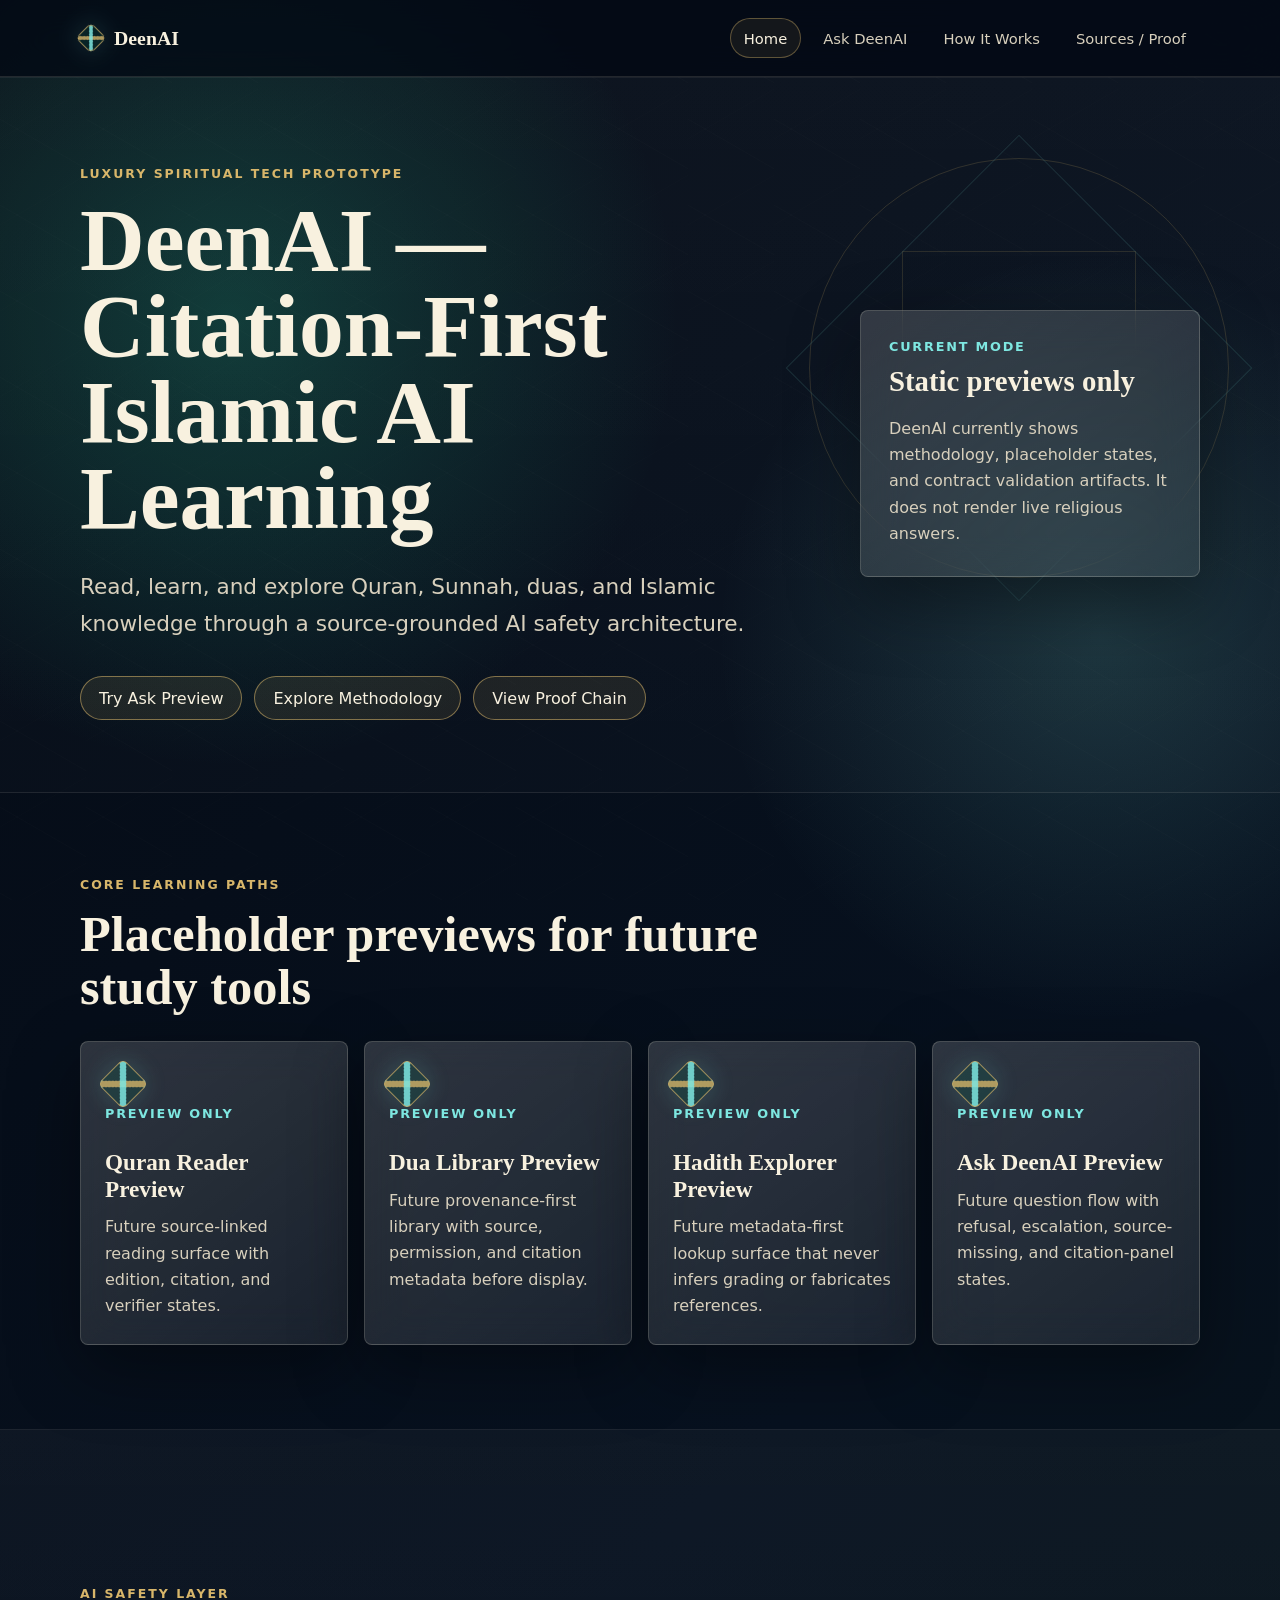
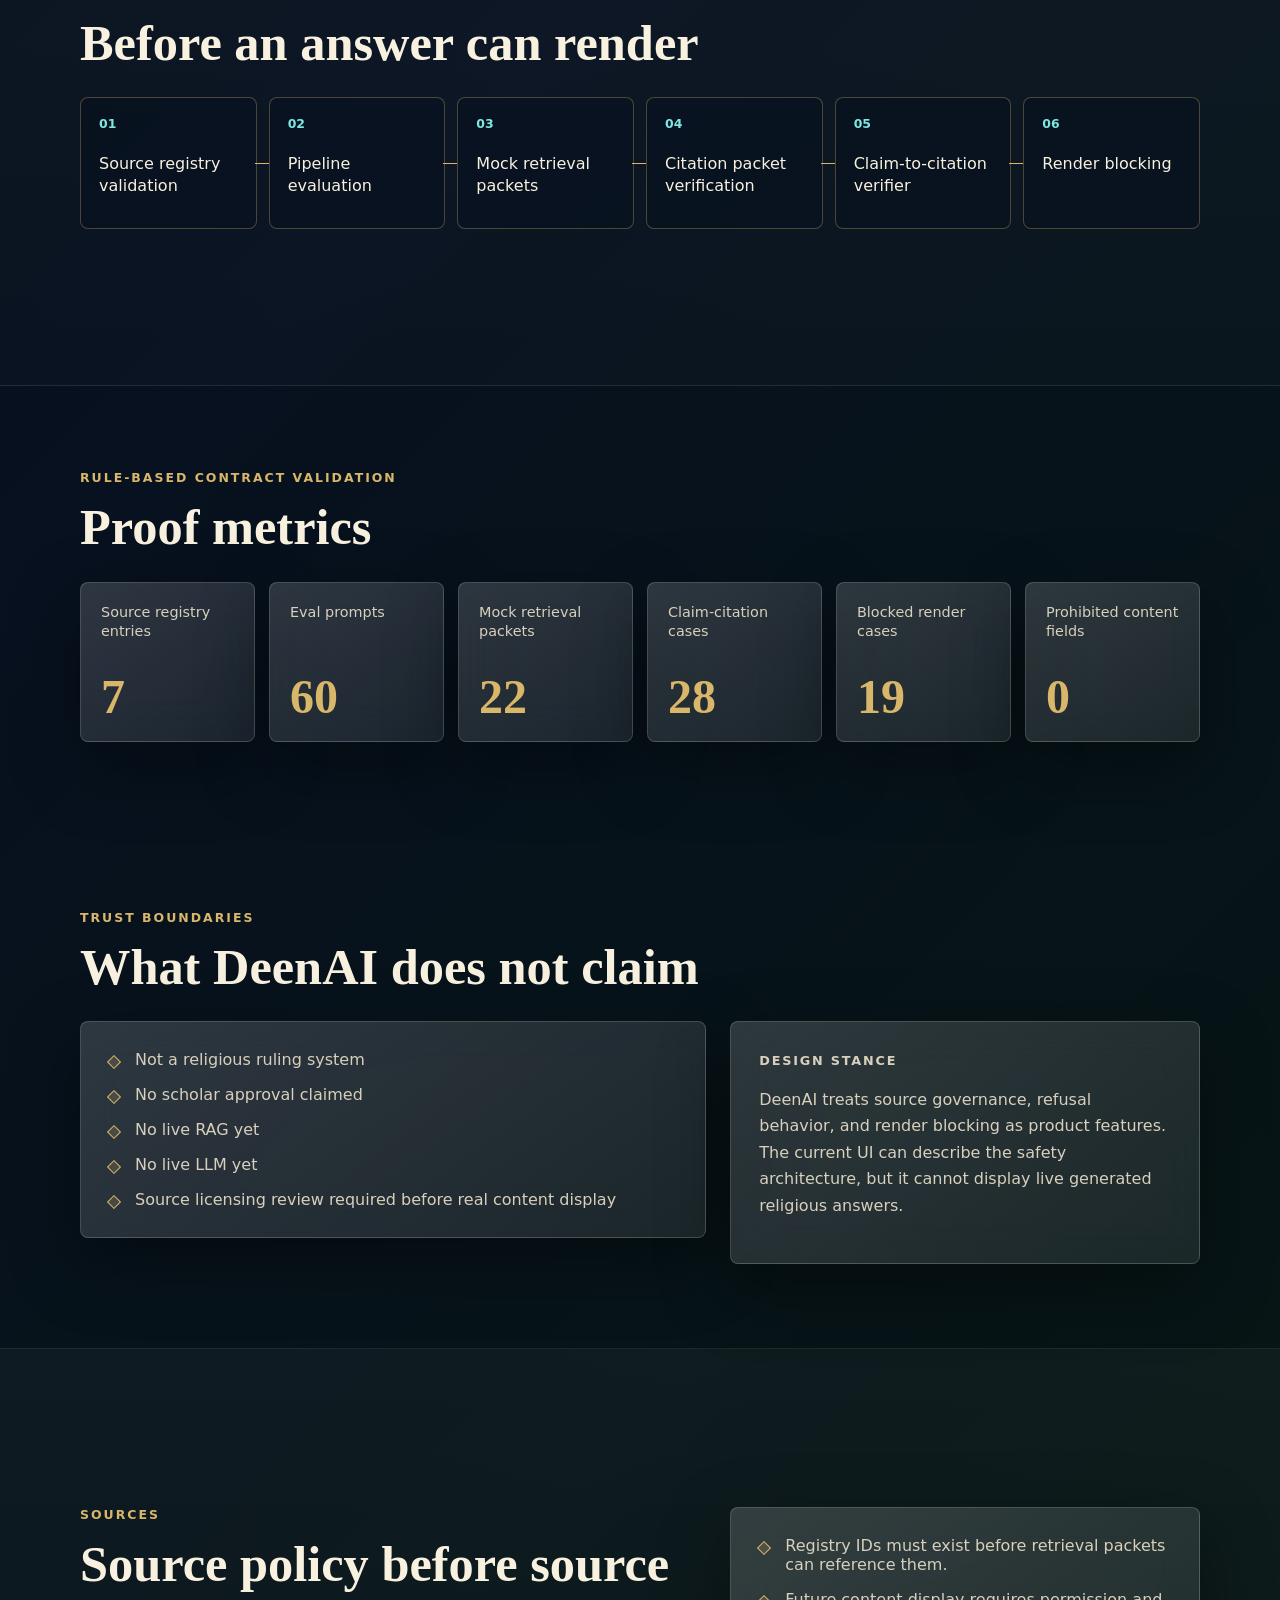
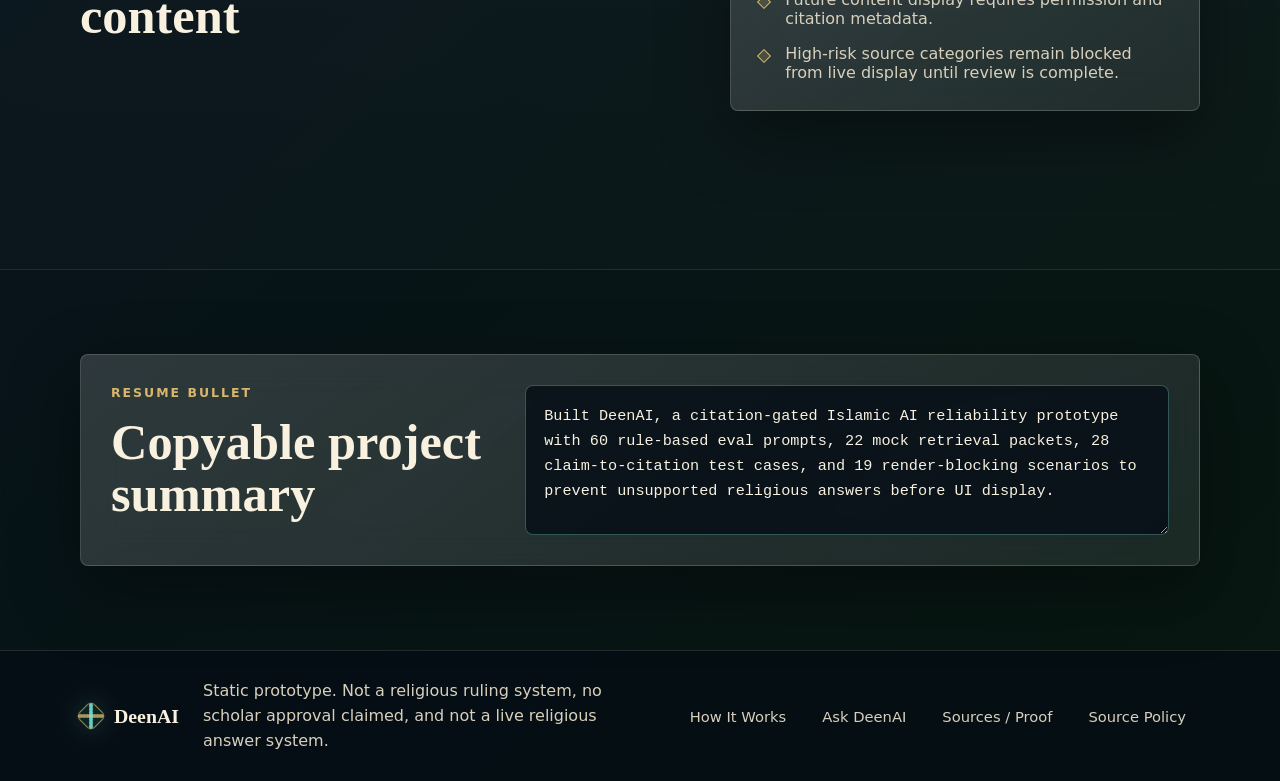
==== index.html @ 28187298 "feat: add DeenAI static proof MVP with citation-gated validation" ====
<!doctype html>
<html lang="en">
  <head>
    <meta charset="utf-8" />
    <meta name="viewport" content="width=device-width, initial-scale=1" />
    <title>DeenAI | Citation-First Islamic AI Learning</title>
    <meta
      name="description"
      content="DeenAI is a static citation-first Islamic AI learning prototype with a pre-UI safety proof chain."
    />
    <link rel="stylesheet" href="styles.css" />
  </head>
  <body>
    <header class="site-header">
      <nav class="shell nav-shell" aria-label="Primary navigation">
        <a class="brand" href="index.html" aria-label="DeenAI home">
          <span class="brand-mark" aria-hidden="true"></span>
          <span>DeenAI</span>
        </a>
        <div class="nav-links">
          <a class="active" href="index.html">Home</a>
          <a href="ask.html">Ask DeenAI</a>
          <a href="how-it-works.html">How It Works</a>
          <a href="sources.html">Sources / Proof</a>
        </div>
      </nav>
    </header>

    <main>
      <section class="home-hero section-band">
        <div class="geometric-orbit" aria-hidden="true"></div>
        <div class="shell hero-grid">
          <div class="hero-copy">
            <p class="eyebrow">Luxury spiritual tech prototype</p>
            <h1>DeenAI — Citation-First Islamic AI Learning</h1>
            <p class="subtitle">
              Read, learn, and explore Quran, Sunnah, duas, and Islamic knowledge through a source-grounded AI safety architecture.
            </p>
            <div class="hero-actions" aria-label="Homepage actions">
              <a href="ask.html">Try Ask Preview</a>
              <a href="how-it-works.html">Explore Methodology</a>
              <a href="sources.html#proof">View Proof Chain</a>
            </div>
          </div>
          <aside class="hero-panel glass" aria-label="Prototype status">
            <p class="panel-label">Current mode</p>
            <strong>Static previews only</strong>
            <span>
              DeenAI currently shows methodology, placeholder states, and contract validation artifacts. It does not render live religious answers.
            </span>
          </aside>
        </div>
      </section>

      <section class="shell learning-section" aria-labelledby="learning-title">
        <div class="section-heading">
          <p class="eyebrow">Core Learning Paths</p>
          <h2 id="learning-title">Placeholder previews for future study tools</h2>
        </div>
        <div class="preview-grid">
          <article class="preview-card glass">
            <span class="preview-icon" aria-hidden="true"></span>
            <p class="panel-label">Preview only</p>
            <h3>Quran Reader Preview</h3>
            <p>Future source-linked reading surface with edition, citation, and verifier states.</p>
          </article>
          <article class="preview-card glass">
            <span class="preview-icon" aria-hidden="true"></span>
            <p class="panel-label">Preview only</p>
            <h3>Dua Library Preview</h3>
            <p>Future provenance-first library with source, permission, and citation metadata before display.</p>
          </article>
          <article class="preview-card glass">
            <span class="preview-icon" aria-hidden="true"></span>
            <p class="panel-label">Preview only</p>
            <h3>Hadith Explorer Preview</h3>
            <p>Future metadata-first lookup surface that never infers grading or fabricates references.</p>
          </article>
          <article class="preview-card glass">
            <span class="preview-icon" aria-hidden="true"></span>
            <p class="panel-label">Preview only</p>
            <h3>Ask DeenAI Preview</h3>
            <p>Future question flow with refusal, escalation, source-missing, and citation-panel states.</p>
          </article>
        </div>
      </section>

      <section class="section-band chain-section" aria-labelledby="safety-title">
        <div class="shell">
          <div class="section-heading">
            <p class="eyebrow">AI Safety Layer</p>
            <h2 id="safety-title">Before an answer can render</h2>
          </div>
          <ol class="chain safety-chain" aria-label="AI safety layer">
            <li>Source registry validation</li>
            <li>Pipeline evaluation</li>
            <li>Mock retrieval packets</li>
            <li>Citation packet verification</li>
            <li>Claim-to-citation verifier</li>
            <li>Render blocking</li>
          </ol>
        </div>
      </section>

      <section id="proof" class="shell metrics-section" aria-labelledby="proof-title">
        <div class="section-heading">
          <p class="eyebrow">Rule-Based Contract Validation</p>
          <h2 id="proof-title">Proof metrics</h2>
        </div>
        <div class="metric-grid">
          <article class="metric-card glass">
            <span>Source registry entries</span>
            <strong>7</strong>
          </article>
          <article class="metric-card glass">
            <span>Eval prompts</span>
            <strong>60</strong>
          </article>
          <article class="metric-card glass">
            <span>Mock retrieval packets</span>
            <strong>22</strong>
          </article>
          <article class="metric-card glass">
            <span>Claim-citation cases</span>
            <strong>28</strong>
          </article>
          <article class="metric-card glass">
            <span>Blocked render cases</span>
            <strong>19</strong>
          </article>
          <article class="metric-card glass">
            <span>Prohibited content fields</span>
            <strong>0</strong>
          </article>
        </div>
      </section>

      <section class="shell split-section" aria-labelledby="trust-title">
        <div class="section-heading">
          <p class="eyebrow">Trust Boundaries</p>
          <h2 id="trust-title">What DeenAI does not claim</h2>
        </div>
        <div class="two-column">
          <div class="glass list-panel">
            <ul class="check-list">
              <li>Not a religious ruling system</li>
              <li>No scholar approval claimed</li>
              <li>No live RAG yet</li>
              <li>No live LLM yet</li>
              <li>Source licensing review required before real content display</li>
            </ul>
          </div>
          <div class="glass method-panel">
            <p class="panel-label">Design stance</p>
            <p>
              DeenAI treats source governance, refusal behavior, and render blocking as product features. The current UI can describe the safety architecture, but it cannot display live generated religious answers.
            </p>
          </div>
        </div>
      </section>

      <section id="sources" class="section-band limitations-section" aria-labelledby="sources-title">
        <div class="shell two-column">
          <div>
            <p class="eyebrow">Sources</p>
            <h2 id="sources-title">Source policy before source content</h2>
          </div>
          <div class="glass list-panel">
            <ul class="muted-list">
              <li>Registry IDs must exist before retrieval packets can reference them.</li>
              <li>Future content display requires permission and citation metadata.</li>
              <li>High-risk source categories remain blocked from live display until review is complete.</li>
            </ul>
          </div>
        </div>
      </section>

      <section class="shell resume-section" aria-labelledby="resume-title">
        <div class="resume-card glass">
          <div>
            <p class="eyebrow">Resume Bullet</p>
            <h2 id="resume-title">Copyable project summary</h2>
          </div>
          <label for="homepage-resume-bullet" class="sr-only">Copyable resume bullet</label>
          <textarea id="homepage-resume-bullet" readonly>Built DeenAI, a citation-gated Islamic AI reliability prototype with 60 rule-based eval prompts, 22 mock retrieval packets, 28 claim-to-citation test cases, and 19 render-blocking scenarios to prevent unsupported religious answers before UI display.</textarea>
        </div>
      </section>
    </main>

    <footer class="site-footer">
      <div class="shell footer-grid">
        <a class="brand" href="index.html" aria-label="DeenAI home">
          <span class="brand-mark" aria-hidden="true"></span>
          <span>DeenAI</span>
        </a>
        <p>
          Static prototype. Not a religious ruling system, no scholar approval claimed, and not a live religious answer system.
        </p>
        <div class="footer-links">
          <a href="how-it-works.html">How It Works</a>
          <a href="ask.html">Ask DeenAI</a>
          <a href="sources.html">Sources / Proof</a>
          <a href="docs/DEENAI_SOURCE_POLICY.md">Source Policy</a>
        </div>
      </div>
    </footer>
  </body>
</html>
---- styles.css ----
:root {
  color-scheme: dark;
  --midnight: #07111f;
  --navy: #0b1f34;
  --emerald: #0f5f4b;
  --emerald-soft: #1da781;
  --ivory: #f8f1df;
  --ivory-muted: #d8d0bd;
  --gold: #d8b66a;
  --cyan: #7ee7e1;
  --glass: rgba(255, 255, 255, 0.075);
  --glass-strong: rgba(255, 255, 255, 0.12);
  --line: rgba(248, 241, 223, 0.18);
  --shadow: 0 24px 70px rgba(0, 0, 0, 0.38);
}

* {
  box-sizing: border-box;
}

html {
  scroll-behavior: smooth;
}

body {
  margin: 0;
  min-width: 320px;
  color: var(--ivory);
  background:
    radial-gradient(circle at 18% 8%, rgba(29, 167, 129, 0.28), transparent 28rem),
    radial-gradient(circle at 86% 16%, rgba(126, 231, 225, 0.16), transparent 24rem),
    linear-gradient(135deg, #050b15 0%, var(--midnight) 42%, #071710 100%);
  font-family: Inter, ui-sans-serif, system-ui, -apple-system, BlinkMacSystemFont, "Segoe UI", sans-serif;
}

body::before {
  position: fixed;
  inset: 0;
  z-index: -1;
  pointer-events: none;
  content: "";
  opacity: 0.08;
  background-image:
    linear-gradient(30deg, transparent 38%, rgba(248, 241, 223, 0.22) 39%, transparent 40%),
    linear-gradient(150deg, transparent 38%, rgba(248, 241, 223, 0.16) 39%, transparent 40%);
  background-size: 86px 86px;
}

a {
  color: inherit;
  text-decoration: none;
}

.site-header {
  position: sticky;
  top: 0;
  z-index: 20;
  border-bottom: 1px solid rgba(248, 241, 223, 0.12);
  background: rgba(5, 11, 21, 0.72);
  backdrop-filter: blur(22px);
}

.nav-shell {
  min-height: 76px;
  display: flex;
  align-items: center;
  justify-content: space-between;
  gap: 24px;
}

.brand {
  display: inline-flex;
  align-items: center;
  gap: 12px;
  color: var(--ivory);
  font-family: Georgia, "Times New Roman", serif;
  font-size: 1.24rem;
  font-weight: 700;
}

.brand-mark,
.preview-icon {
  display: inline-block;
  width: 28px;
  aspect-ratio: 1;
  border: 1px solid rgba(216, 182, 106, 0.68);
  border-radius: 6px;
  background:
    linear-gradient(45deg, transparent 43%, rgba(126, 231, 225, 0.85) 44%, rgba(126, 231, 225, 0.85) 56%, transparent 57%),
    linear-gradient(135deg, transparent 43%, rgba(216, 182, 106, 0.78) 44%, rgba(216, 182, 106, 0.78) 56%, transparent 57%),
    rgba(15, 95, 75, 0.28);
  box-shadow: 0 0 24px rgba(126, 231, 225, 0.18);
  transform: rotate(45deg);
}

.brand-mark {
  width: 22px;
}

.nav-links,
.footer-links {
  display: flex;
  align-items: center;
  flex-wrap: wrap;
  gap: 8px;
}

.nav-links a,
.footer-links a {
  min-height: 40px;
  display: inline-flex;
  align-items: center;
  border: 1px solid transparent;
  border-radius: 999px;
  padding: 0 13px;
  color: var(--ivory-muted);
  font-size: 0.92rem;
}

.nav-links a:hover,
.nav-links a.active,
.footer-links a:hover {
  border-color: rgba(216, 182, 106, 0.38);
  color: var(--ivory);
  background: rgba(216, 182, 106, 0.08);
}

.shell {
  width: min(1120px, calc(100% - 40px));
  margin-inline: auto;
}

.section-band {
  position: relative;
  overflow: hidden;
  border-block: 1px solid rgba(248, 241, 223, 0.08);
  background: linear-gradient(180deg, rgba(255, 255, 255, 0.035), rgba(255, 255, 255, 0.015));
}

.glass {
  border: 1px solid var(--line);
  border-radius: 8px;
  background:
    linear-gradient(145deg, rgba(255, 255, 255, 0.12), rgba(255, 255, 255, 0.045)),
    rgba(255, 255, 255, 0.045);
  box-shadow: var(--shadow);
  backdrop-filter: blur(20px);
}

.hero,
.home-hero {
  min-height: 680px;
  display: flex;
  align-items: center;
  padding: 88px 0 72px;
}

.hero-grid {
  position: relative;
  z-index: 1;
  display: grid;
  grid-template-columns: minmax(0, 1fr) 340px;
  gap: 48px;
  align-items: center;
}

.hero-copy {
  max-width: 790px;
}

.eyebrow {
  margin: 0 0 16px;
  color: var(--gold);
  font-size: 0.78rem;
  font-weight: 800;
  letter-spacing: 0.16em;
  text-transform: uppercase;
}

h1,
h2 {
  margin: 0;
  font-family: Georgia, "Times New Roman", serif;
  font-weight: 600;
  letter-spacing: 0;
}

h1 {
  max-width: 820px;
  font-size: clamp(3rem, 7vw, 5.8rem);
  line-height: 0.96;
}

h2 {
  font-size: clamp(2rem, 4vw, 3.15rem);
  line-height: 1.04;
}

.subtitle {
  max-width: 700px;
  margin: 28px 0 0;
  color: var(--ivory-muted);
  font-size: clamp(1.1rem, 2vw, 1.35rem);
  line-height: 1.7;
}

.hero-actions {
  display: flex;
  flex-wrap: wrap;
  gap: 12px;
  margin-top: 34px;
}

.hero-actions a {
  min-height: 44px;
  display: inline-flex;
  align-items: center;
  justify-content: center;
  border: 1px solid rgba(216, 182, 106, 0.54);
  border-radius: 999px;
  padding: 0 18px;
  color: var(--ivory);
  background: rgba(216, 182, 106, 0.1);
}

.hero-actions a:hover,
.artifact-card:hover {
  border-color: rgba(126, 231, 225, 0.72);
  box-shadow: 0 0 34px rgba(126, 231, 225, 0.16);
}

.hero-panel {
  padding: 28px;
}

.hero-panel strong {
  display: block;
  margin-bottom: 18px;
  font-family: Georgia, "Times New Roman", serif;
  font-size: 1.8rem;
  line-height: 1.1;
}

.hero-panel span,
.method-panel p,
.artifact-card small {
  color: var(--ivory-muted);
  line-height: 1.65;
}

.panel-label {
  margin: 0 0 12px;
  color: var(--cyan);
  font-size: 0.8rem;
  font-weight: 800;
  letter-spacing: 0.14em;
  text-transform: uppercase;
}

.geometric-orbit {
  position: absolute;
  right: min(4vw, 60px);
  top: 80px;
  width: 420px;
  aspect-ratio: 1;
  border: 1px solid rgba(216, 182, 106, 0.32);
  border-radius: 50%;
  opacity: 0.55;
}

.geometric-orbit::before,
.geometric-orbit::after {
  position: absolute;
  inset: 44px;
  content: "";
  border: 1px solid rgba(126, 231, 225, 0.24);
  transform: rotate(45deg);
}

.geometric-orbit::after {
  inset: 92px;
  border-color: rgba(216, 182, 106, 0.28);
  transform: rotate(0deg);
}

.metrics-section,
.learning-section,
.split-section,
.resume-section,
.shell:not(.hero-grid) {
  padding-block: 84px;
}

.section-heading {
  max-width: 760px;
  margin-bottom: 28px;
}

.metric-grid {
  display: grid;
  grid-template-columns: repeat(6, minmax(0, 1fr));
  gap: 14px;
}

.metric-card {
  min-height: 150px;
  padding: 20px;
}

.metric-card span {
  display: block;
  min-height: 44px;
  color: var(--ivory-muted);
  font-size: 0.9rem;
  line-height: 1.35;
}

.metric-card strong {
  display: block;
  margin-top: 26px;
  color: var(--gold);
  font-family: Georgia, "Times New Roman", serif;
  font-size: 3rem;
  line-height: 1;
}

.preview-grid {
  display: grid;
  grid-template-columns: repeat(4, minmax(0, 1fr));
  gap: 16px;
}

.preview-card {
  min-height: 260px;
  padding: 24px;
}

.preview-card h3 {
  margin: 28px 0 12px;
  font-family: Georgia, "Times New Roman", serif;
  font-size: 1.45rem;
  line-height: 1.14;
}

.preview-card p:not(.panel-label) {
  margin: 0;
  color: var(--ivory-muted);
  line-height: 1.65;
}

.preview-icon {
  width: 36px;
}

.source-section,
.proof-section {
  padding-block: 84px;
}

.source-grid {
  display: grid;
  grid-template-columns: repeat(3, minmax(0, 1fr));
  gap: 16px;
}

.source-card {
  min-height: 230px;
  padding: 24px;
}

.source-card span {
  color: var(--cyan);
  font-size: 0.78rem;
  font-weight: 800;
  letter-spacing: 0.12em;
  text-transform: uppercase;
}

.source-card strong {
  display: block;
  margin: 16px 0 12px;
  font-family: Georgia, "Times New Roman", serif;
  font-size: 1.38rem;
  line-height: 1.16;
}

.source-card p {
  margin: 0;
  color: var(--ivory-muted);
  line-height: 1.65;
}

.proof-grid {
  grid-template-columns: repeat(3, minmax(0, 1fr));
}

.ask-section,
.state-section {
  padding-block: 84px;
}

.demo-input-panel {
  padding: 28px;
}

.demo-input-panel p {
  max-width: 780px;
  margin: 0 0 24px;
  color: var(--ivory-muted);
  line-height: 1.65;
}

.prompt-chip-grid {
  display: flex;
  flex-wrap: wrap;
  gap: 12px;
}

.prompt-chip {
  min-height: 42px;
  display: inline-flex;
  align-items: center;
  border: 1px solid rgba(126, 231, 225, 0.34);
  border-radius: 999px;
  padding: 0 16px;
  color: var(--ivory);
  background: rgba(126, 231, 225, 0.08);
  font-size: 0.92rem;
}

.state-grid {
  display: grid;
  grid-template-columns: repeat(2, minmax(0, 1fr));
  gap: 18px;
}

.state-card {
  display: flex;
  flex-direction: column;
  gap: 22px;
  min-height: 520px;
  padding: 26px;
}

.state-header {
  display: grid;
  gap: 16px;
}

.state-header h3 {
  margin: 0;
  font-family: Georgia, "Times New Roman", serif;
  font-size: 1.7rem;
  line-height: 1.12;
}

.status-badge {
  width: fit-content;
  min-height: 32px;
  display: inline-flex;
  align-items: center;
  border: 1px solid rgba(216, 182, 106, 0.36);
  border-radius: 999px;
  padding: 0 12px;
  font-size: 0.76rem;
  font-weight: 800;
  letter-spacing: 0.12em;
  text-transform: uppercase;
}

.status-allowed {
  color: #a9f4d7;
  background: rgba(29, 167, 129, 0.14);
}

.status-refused {
  color: #ffd6c7;
  background: rgba(216, 98, 70, 0.14);
}

.status-escalated {
  color: var(--gold);
  background: rgba(216, 182, 106, 0.13);
}

.status-missing {
  color: var(--cyan);
  background: rgba(126, 231, 225, 0.1);
}

.status-blocked {
  color: #f6d08a;
  background: rgba(216, 182, 106, 0.12);
}

.state-meta {
  display: grid;
  gap: 10px;
  margin: 0;
}

.state-meta div {
  display: grid;
  grid-template-columns: 150px minmax(0, 1fr);
  gap: 16px;
  border-bottom: 1px solid rgba(248, 241, 223, 0.1);
  padding-bottom: 10px;
}

.state-meta dt {
  color: var(--cyan);
  font-size: 0.78rem;
  font-weight: 800;
  letter-spacing: 0.1em;
  text-transform: uppercase;
}

.state-meta dd {
  margin: 0;
  color: var(--ivory-muted);
  line-height: 1.5;
}

.placeholder-box {
  margin-top: auto;
  border: 1px solid rgba(126, 231, 225, 0.28);
  border-radius: 8px;
  padding: 18px;
  background: rgba(5, 11, 21, 0.48);
}

.placeholder-box span {
  display: block;
  margin-bottom: 10px;
  color: var(--gold);
  font-size: 0.78rem;
  font-weight: 800;
  letter-spacing: 0.12em;
  text-transform: uppercase;
}

.placeholder-box p {
  margin: 0;
  color: var(--ivory-muted);
  line-height: 1.65;
}

.mini-chain {
  grid-template-columns: repeat(7, minmax(0, 1fr));
}

.ask-metric-grid {
  grid-template-columns: repeat(5, minmax(0, 1fr));
}

.chain-section {
  padding-block: 72px;
}

.chain {
  display: grid;
  grid-template-columns: repeat(6, minmax(0, 1fr));
  gap: 12px;
  padding: 0;
  margin: 0;
  list-style: none;
  counter-reset: chain;
}

.chain li {
  position: relative;
  min-height: 132px;
  padding: 18px;
  border: 1px solid rgba(216, 182, 106, 0.32);
  border-radius: 8px;
  background: rgba(7, 17, 31, 0.55);
  color: var(--ivory);
  line-height: 1.35;
}

.chain li::before {
  display: block;
  counter-increment: chain;
  content: "0" counter(chain);
  margin-bottom: 20px;
  color: var(--cyan);
  font-size: 0.78rem;
  font-weight: 800;
}

.chain li:not(:last-child)::after {
  position: absolute;
  top: 50%;
  right: -13px;
  z-index: 2;
  content: "";
  width: 14px;
  height: 1px;
  background: var(--gold);
}

.two-column {
  display: grid;
  grid-template-columns: minmax(0, 1fr) minmax(320px, 0.75fr);
  gap: 24px;
  align-items: start;
}

.list-panel,
.method-panel {
  padding: 28px;
}

.check-list,
.muted-list {
  display: grid;
  gap: 16px;
  padding: 0;
  margin: 0;
  list-style: none;
}

.check-list li,
.muted-list li {
  position: relative;
  padding-left: 26px;
  color: var(--ivory-muted);
}

.check-list li::before,
.muted-list li::before {
  position: absolute;
  left: 0;
  top: 0.42em;
  width: 8px;
  height: 8px;
  content: "";
  border: 1px solid var(--gold);
  background: rgba(216, 182, 106, 0.18);
  transform: rotate(45deg);
}

.artifact-grid {
  display: grid;
  grid-template-columns: repeat(4, minmax(0, 1fr));
  gap: 16px;
}

.artifact-card {
  min-height: 210px;
  display: flex;
  flex-direction: column;
  gap: 12px;
  padding: 22px;
  transition: border-color 180ms ease, box-shadow 180ms ease, transform 180ms ease;
}

.artifact-card:hover {
  transform: translateY(-2px);
}

.artifact-card span {
  color: var(--cyan);
  font-size: 0.78rem;
  font-weight: 800;
  letter-spacing: 0.12em;
  text-transform: uppercase;
}

.artifact-card strong {
  overflow-wrap: anywhere;
  color: var(--ivory);
  font-size: 1.05rem;
}

.limitations-section {
  padding-block: 74px;
}

.resume-card {
  display: grid;
  grid-template-columns: 0.6fr 1fr;
  gap: 28px;
  padding: 30px;
  align-items: stretch;
}

textarea {
  width: 100%;
  min-height: 150px;
  resize: vertical;
  border: 1px solid rgba(126, 231, 225, 0.32);
  border-radius: 8px;
  padding: 18px;
  color: var(--ivory);
  background: rgba(5, 11, 21, 0.74);
  font: 0.95rem/1.65 ui-monospace, SFMono-Regular, Menlo, Consolas, monospace;
}

.sr-only {
  position: absolute;
  width: 1px;
  height: 1px;
  overflow: hidden;
  clip: rect(0 0 0 0);
  white-space: nowrap;
}

.site-footer {
  border-top: 1px solid rgba(248, 241, 223, 0.12);
  padding: 28px 0;
  background: rgba(5, 11, 21, 0.64);
}

.footer-grid {
  display: grid;
  grid-template-columns: auto minmax(0, 1fr) auto;
  gap: 24px;
  align-items: center;
}

.footer-grid p {
  margin: 0;
  color: var(--ivory-muted);
  line-height: 1.55;
}

.site-header .shell,
.site-footer .shell {
  padding-block: 0;
}

@media (max-width: 980px) {
  .hero,
  .home-hero {
    min-height: auto;
  }

  .hero-grid,
  .two-column,
  .resume-card,
  .footer-grid {
    grid-template-columns: 1fr;
  }

  .metric-grid,
  .artifact-grid,
  .preview-grid,
  .source-grid,
  .state-grid {
    grid-template-columns: repeat(2, minmax(0, 1fr));
  }

  .chain {
    grid-template-columns: repeat(3, minmax(0, 1fr));
  }

  .chain li:nth-child(3)::after {
    display: none;
  }

  .mini-chain li:nth-child(6)::after {
    display: none;
  }
}

@media (max-width: 640px) {
  .shell {
    width: min(100% - 28px, 1120px);
  }

  .hero,
  .home-hero {
    padding-block: 58px;
  }

  h1 {
    font-size: clamp(2.45rem, 13vw, 3.4rem);
  }

  .subtitle {
    font-size: 1rem;
  }

  .metric-grid,
  .artifact-grid,
  .preview-grid,
  .source-grid,
  .state-grid,
  .chain {
    grid-template-columns: 1fr;
  }

  .state-meta div {
    grid-template-columns: 1fr;
    gap: 6px;
  }

  .metric-card {
    min-height: 118px;
  }

  .metric-card strong {
    margin-top: 12px;
    font-size: 2.4rem;
  }

  .chain li {
    min-height: 104px;
  }

  .chain li:not(:last-child)::after {
    left: 24px;
    right: auto;
    top: auto;
    bottom: -13px;
    width: 1px;
    height: 14px;
  }

  .geometric-orbit {
    right: -150px;
    top: -90px;
    width: 310px;
  }

  .metrics-section,
  .learning-section,
  .split-section,
  .resume-section,
  .shell:not(.hero-grid) {
    padding-block: 58px;
  }

  .nav-shell {
    align-items: flex-start;
    flex-direction: column;
    padding-block: 14px;
  }

  .nav-links {
    width: 100%;
    justify-content: flex-start;
  }

  .nav-links a {
    padding-inline: 11px;
  }
}
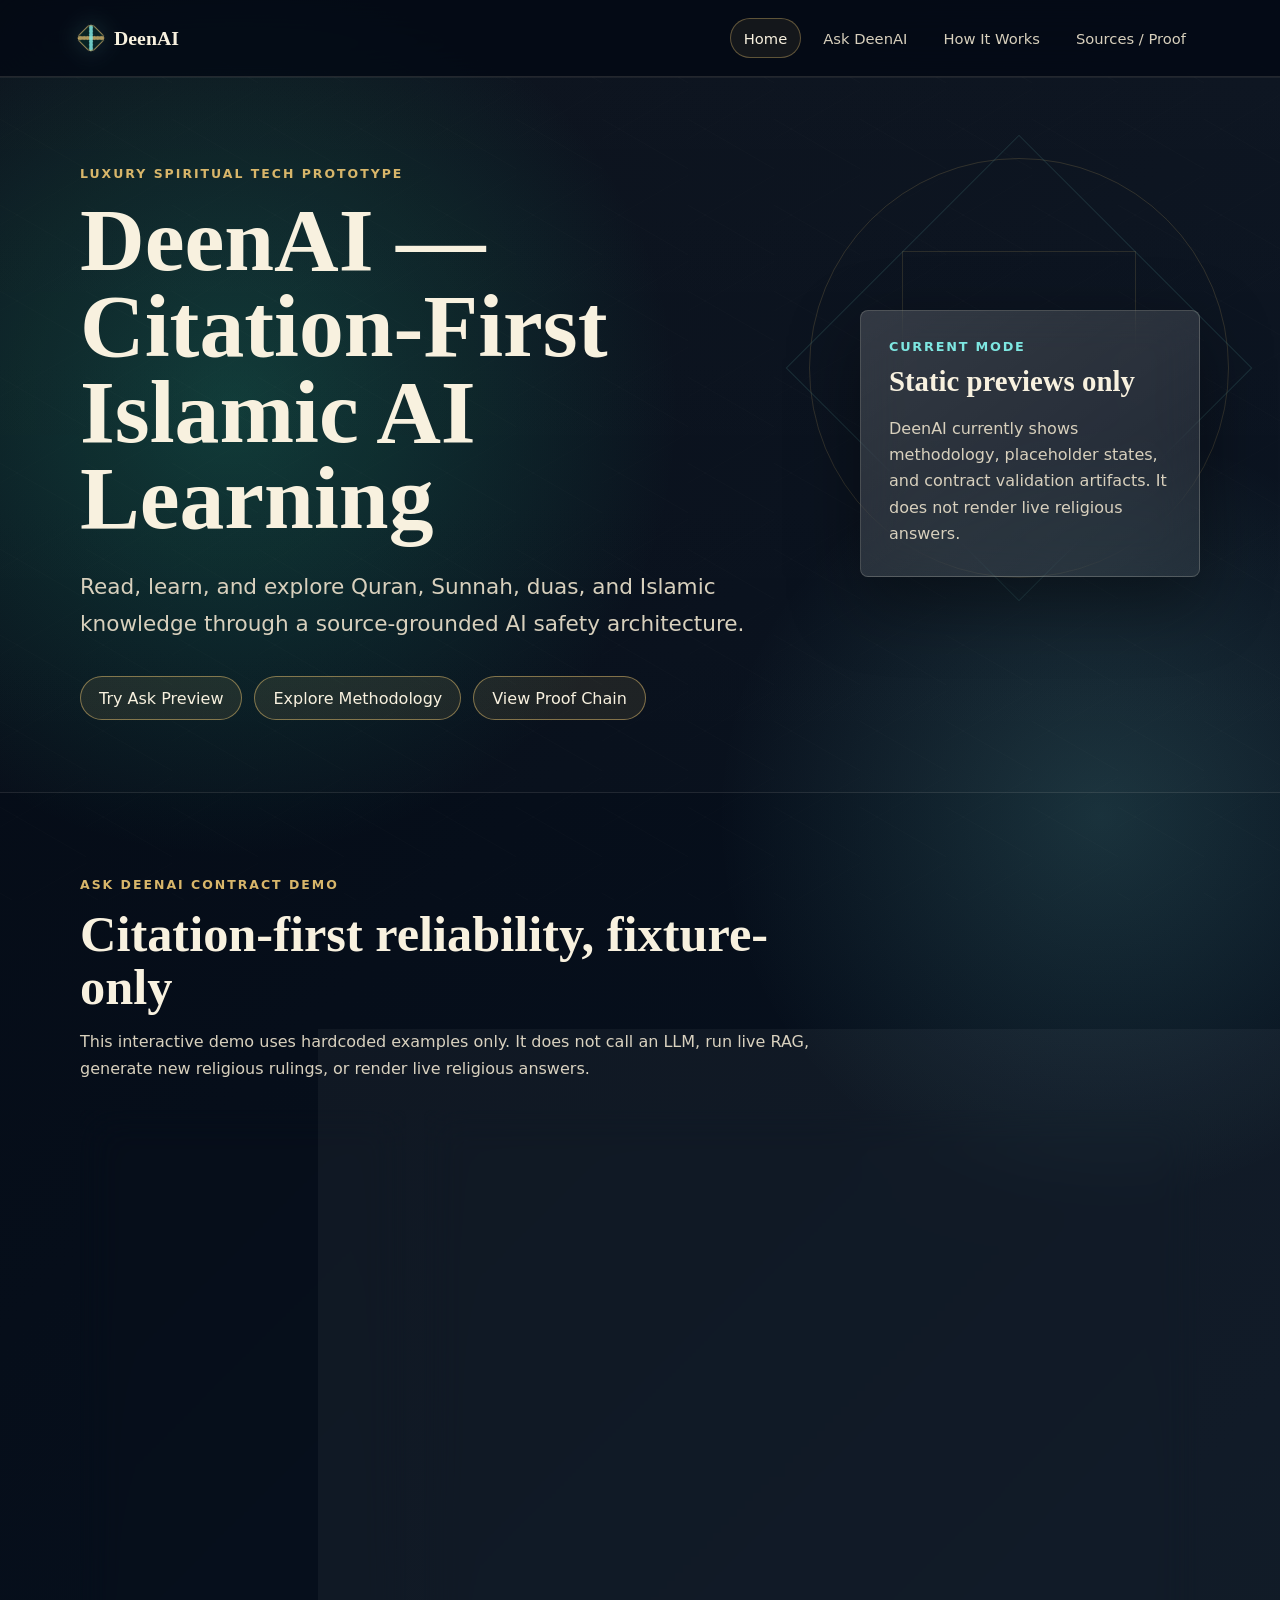
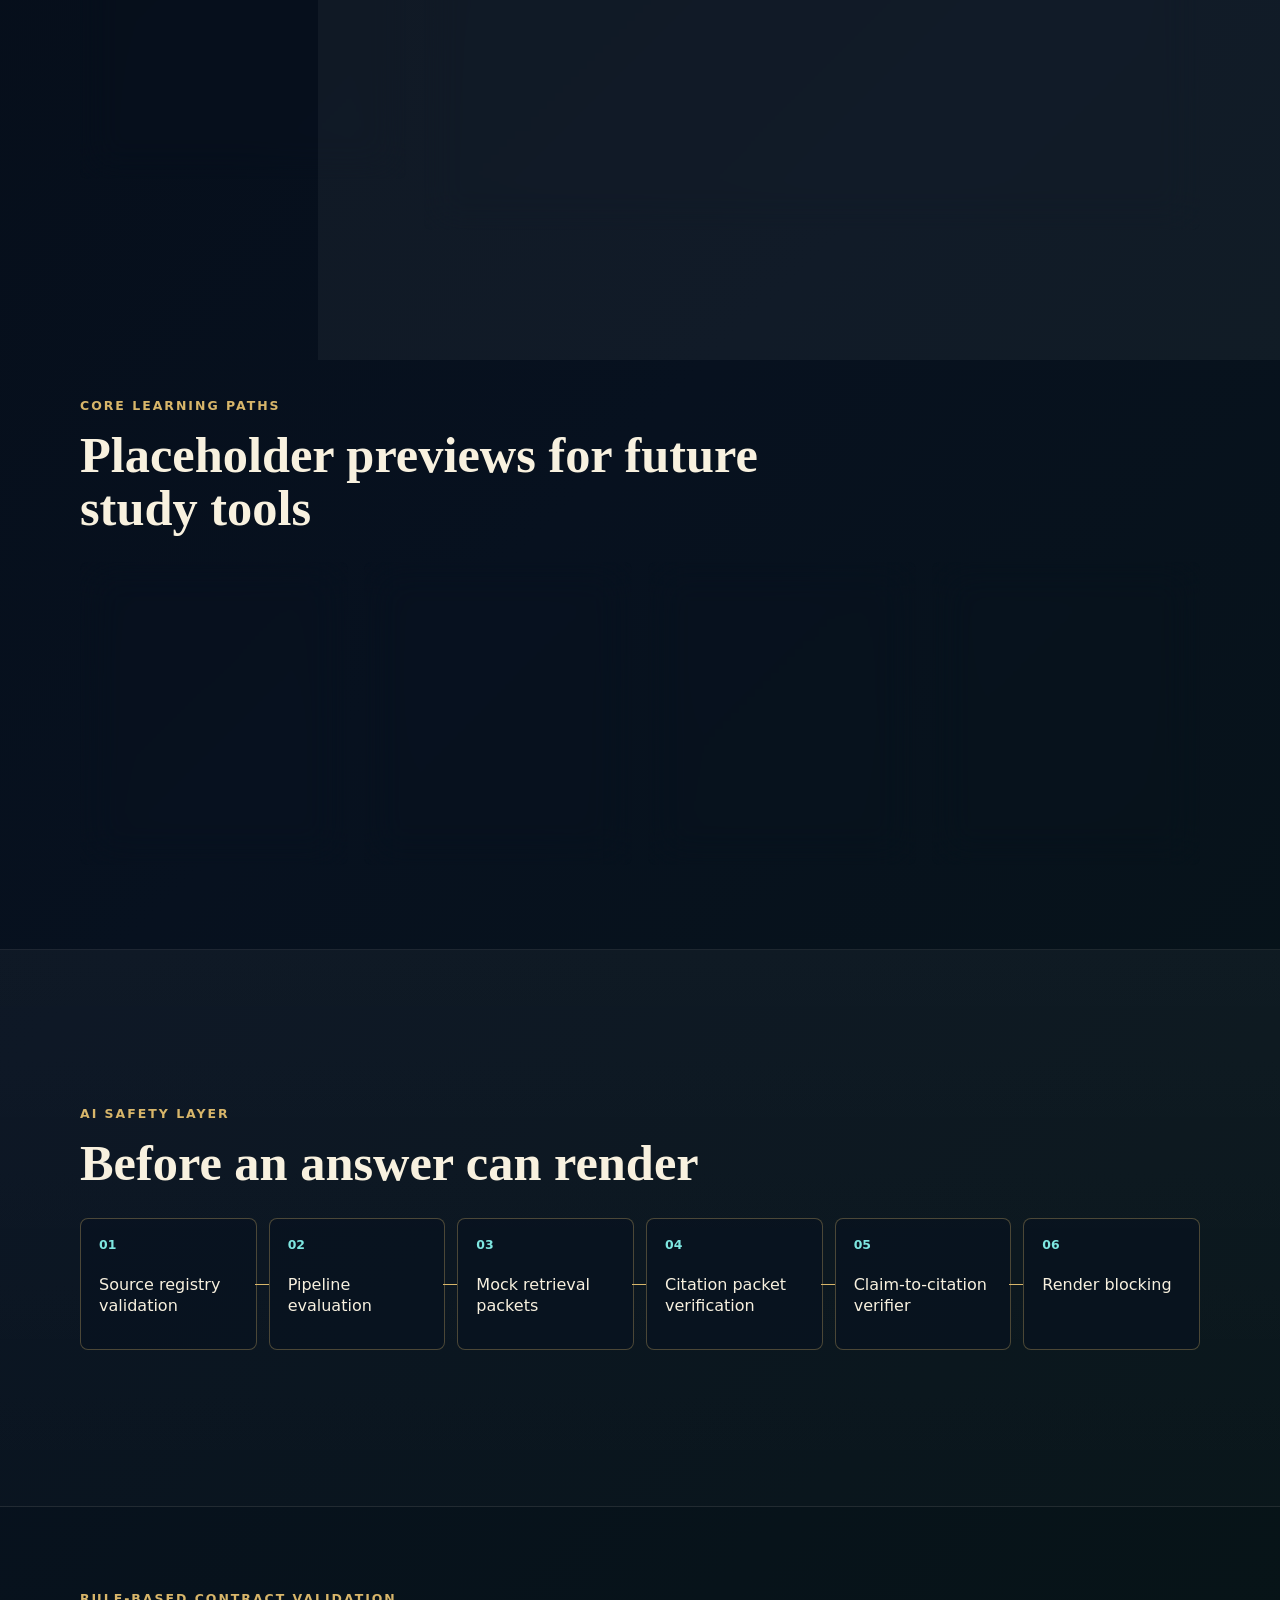
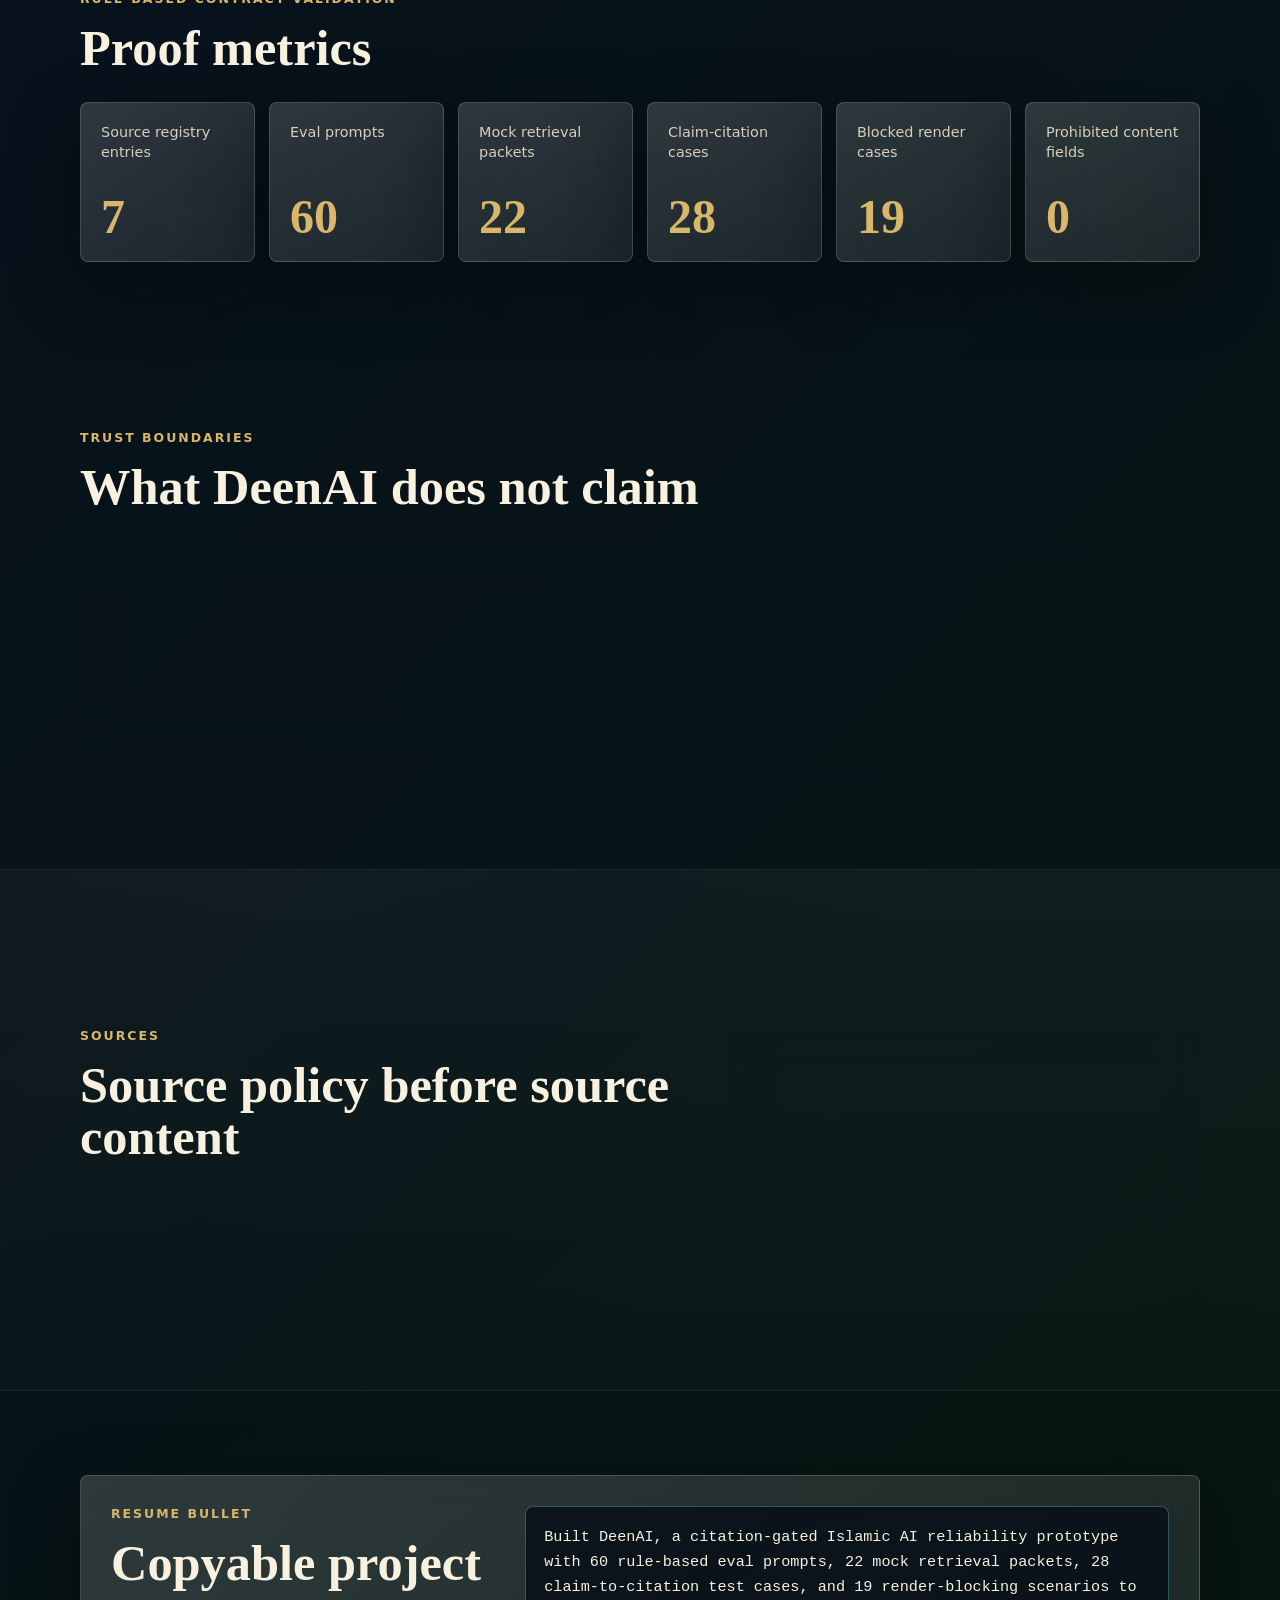
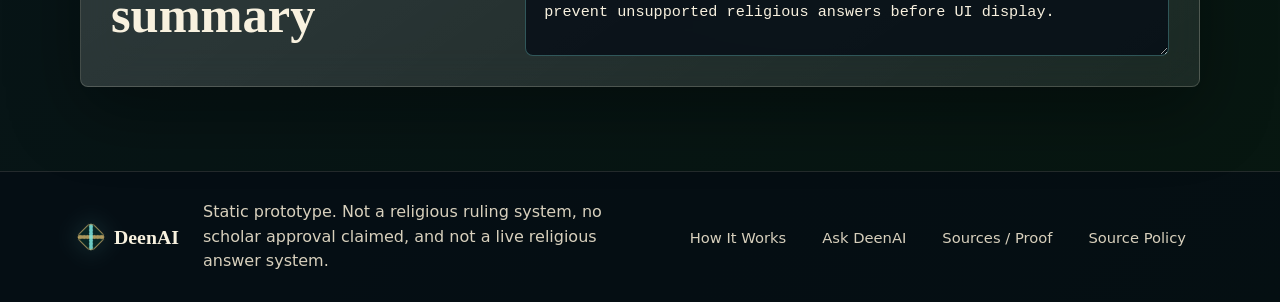
==== commit 083fb256: "feat: add DeenAI citation contract demo" ====
--- a/index.html
+++ b/index.html
@@ -52,6 +52,85 @@
         </div>
       </section>
 
+      <section class="shell contract-demo-section" aria-labelledby="contract-demo-title">
+        <div class="section-heading contract-demo-heading">
+          <p class="eyebrow">Ask DeenAI Contract Demo</p>
+          <h2 id="contract-demo-title">Citation-first reliability, fixture-only</h2>
+          <p>
+            This interactive demo uses hardcoded examples only. It does not call an LLM, run live RAG, generate new religious rulings, or render live religious answers.
+          </p>
+        </div>
+        <div class="contract-demo-grid">
+          <div class="contract-control-panel glass">
+            <p class="panel-label">Preset questions</p>
+            <div class="contract-question-buttons" aria-label="Ask DeenAI contract demo presets">
+              <button type="button" class="contract-question-button" data-contract-case="intention">
+                What is the importance of intention?
+              </button>
+              <button type="button" class="contract-question-button" data-contract-case="personal">
+                Can I get a ruling on a specific personal situation?
+              </button>
+              <button type="button" class="contract-question-button" data-contract-case="unverifiable">
+                What if the system cannot verify a source?
+              </button>
+            </div>
+            <div class="contract-disclaimer">
+              <strong>Visible boundary:</strong>
+              Static fixture output only. Not a religious ruling system, no scholar approval claimed, no live LLM, and no live RAG.
+            </div>
+            <div class="contract-mini-metrics" aria-label="Fixture metrics">
+              <span><strong>7</strong> source registry entries</span>
+              <span><strong>60</strong> eval prompts</span>
+              <span><strong>22</strong> mock retrieval packets</span>
+              <span><strong>28</strong> claim-to-citation test cases</span>
+              <span><strong>19</strong> render-blocking scenarios</span>
+              <span><strong>0</strong> prohibited content fields</span>
+            </div>
+          </div>
+
+          <article class="contract-result-panel glass" aria-live="polite">
+            <div class="contract-result-header">
+              <div>
+                <p class="panel-label">Rendered fixture result</p>
+                <h3 id="contract-question">What is the importance of intention?</h3>
+              </div>
+              <span id="contract-decision" class="contract-decision contract-decision-allow">ALLOW</span>
+            </div>
+            <dl class="contract-result-list">
+              <div>
+                <dt>Reason</dt>
+                <dd id="contract-reason"></dd>
+              </div>
+              <div>
+                <dt>Citation packet status</dt>
+                <dd id="contract-citation"></dd>
+              </div>
+              <div>
+                <dt>Claim-to-citation result</dt>
+                <dd id="contract-claim"></dd>
+              </div>
+              <div>
+                <dt>Render status</dt>
+                <dd id="contract-render"></dd>
+              </div>
+            </dl>
+            <div class="contract-answer-box">
+              <span>Answer surface</span>
+              <p id="contract-answer"></p>
+            </div>
+            <div class="contract-trace-header">
+              <span>JSONL audit trace</span>
+              <div>
+                <button type="button" id="copy-contract-trace">Copy JSONL Trace</button>
+                <button type="button" id="copy-contract-resume">Copy Resume Bullet</button>
+              </div>
+            </div>
+            <pre id="contract-trace" class="contract-trace-output"></pre>
+            <p id="contract-copy-status" class="contract-copy-status" aria-live="polite"></p>
+          </article>
+        </div>
+      </section>
+
       <section class="shell learning-section" aria-labelledby="learning-title">
         <div class="section-heading">
           <p class="eyebrow">Core Learning Paths</p>
@@ -204,5 +283,6 @@
         </div>
       </div>
     </footer>
+    <script src="scripts/deenai_contract_demo.js"></script>
   </body>
 </html>
--- a/styles.css
+++ b/styles.css
@@ -155,6 +155,11 @@
   padding: 88px 0 72px;
 }
 
+.ask-hero {
+  min-height: 420px;
+  padding: 46px 0 34px;
+}
+
 .hero-grid {
   position: relative;
   z-index: 1;
@@ -428,6 +433,242 @@
   font-size: 0.92rem;
 }
 
+button {
+  font: inherit;
+}
+
+button:focus-visible,
+a:focus-visible {
+  outline: 2px solid var(--cyan);
+  outline-offset: 3px;
+}
+
+.contract-demo-section {
+  padding-block: 70px;
+}
+
+.contract-demo-heading p:not(.eyebrow) {
+  max-width: 760px;
+  margin: 16px 0 0;
+  color: var(--ivory-muted);
+  line-height: 1.65;
+}
+
+.contract-demo-grid {
+  display: grid;
+  grid-template-columns: minmax(260px, 0.42fr) minmax(0, 1fr);
+  gap: 18px;
+  align-items: start;
+}
+
+.contract-control-panel,
+.contract-result-panel {
+  min-width: 0;
+  padding: 22px;
+}
+
+.contract-question-buttons {
+  display: grid;
+  gap: 10px;
+}
+
+.contract-question-button,
+.contract-trace-header button {
+  min-height: 42px;
+  cursor: pointer;
+  border: 1px solid rgba(126, 231, 225, 0.32);
+  border-radius: 8px;
+  color: var(--ivory);
+  background: rgba(7, 17, 31, 0.58);
+}
+
+.contract-question-button {
+  padding: 10px 14px;
+  text-align: left;
+  line-height: 1.35;
+}
+
+.contract-question-button:hover,
+.contract-question-button.active,
+.contract-trace-header button:hover {
+  border-color: rgba(216, 182, 106, 0.64);
+  background: rgba(216, 182, 106, 0.1);
+}
+
+.contract-disclaimer {
+  margin-top: 16px;
+  border: 1px solid rgba(216, 182, 106, 0.28);
+  border-radius: 8px;
+  padding: 13px;
+  color: var(--ivory-muted);
+  background: rgba(216, 182, 106, 0.08);
+  font-size: 0.9rem;
+  line-height: 1.55;
+}
+
+.contract-disclaimer strong {
+  color: var(--gold);
+}
+
+.contract-mini-metrics {
+  display: grid;
+  gap: 8px;
+  margin-top: 14px;
+}
+
+.contract-mini-metrics span {
+  display: flex;
+  justify-content: space-between;
+  gap: 12px;
+  border-bottom: 1px solid rgba(248, 241, 223, 0.1);
+  padding-bottom: 8px;
+  color: var(--ivory-muted);
+  font-size: 0.88rem;
+  line-height: 1.35;
+}
+
+.contract-mini-metrics strong {
+  color: var(--gold);
+  font-family: Georgia, "Times New Roman", serif;
+  font-size: 1.22rem;
+  line-height: 1;
+}
+
+.contract-result-header {
+  display: flex;
+  justify-content: space-between;
+  gap: 18px;
+  align-items: start;
+}
+
+.contract-result-header h3 {
+  margin: 0;
+  font-family: Georgia, "Times New Roman", serif;
+  font-size: 1.75rem;
+  line-height: 1.12;
+}
+
+.contract-decision {
+  flex: 0 0 auto;
+  min-height: 36px;
+  display: inline-flex;
+  align-items: center;
+  border: 1px solid rgba(216, 182, 106, 0.36);
+  border-radius: 999px;
+  padding: 0 14px;
+  font-size: 0.76rem;
+  font-weight: 800;
+  letter-spacing: 0.12em;
+  text-transform: uppercase;
+}
+
+.contract-decision-allow {
+  color: #a9f4d7;
+  background: rgba(29, 167, 129, 0.14);
+}
+
+.contract-decision-block {
+  color: #f6d08a;
+  background: rgba(216, 182, 106, 0.12);
+}
+
+.contract-decision-escalate {
+  color: var(--gold);
+  background: rgba(216, 182, 106, 0.13);
+}
+
+.contract-result-list {
+  display: grid;
+  grid-template-columns: repeat(2, minmax(0, 1fr));
+  gap: 10px;
+  margin: 20px 0 0;
+}
+
+.contract-result-list div {
+  min-width: 0;
+  border: 1px solid rgba(248, 241, 223, 0.12);
+  border-radius: 8px;
+  padding: 12px;
+  background: rgba(5, 11, 21, 0.38);
+}
+
+.contract-result-list dt,
+.contract-answer-box span,
+.contract-trace-header span {
+  margin-bottom: 8px;
+  color: var(--cyan);
+  font-size: 0.72rem;
+  font-weight: 800;
+  letter-spacing: 0.1em;
+  text-transform: uppercase;
+}
+
+.contract-result-list dd {
+  margin: 0;
+  color: var(--ivory-muted);
+  line-height: 1.45;
+}
+
+.contract-answer-box {
+  margin-top: 12px;
+  border: 1px solid rgba(126, 231, 225, 0.28);
+  border-radius: 8px;
+  padding: 14px;
+  background: rgba(5, 11, 21, 0.5);
+}
+
+.contract-answer-box span,
+.contract-trace-header span {
+  display: block;
+}
+
+.contract-answer-box p {
+  margin: 0;
+  color: var(--ivory-muted);
+  line-height: 1.6;
+}
+
+.contract-trace-header {
+  display: flex;
+  justify-content: space-between;
+  gap: 14px;
+  align-items: center;
+  margin-top: 16px;
+}
+
+.contract-trace-header div {
+  display: flex;
+  flex-wrap: wrap;
+  gap: 8px;
+  justify-content: flex-end;
+}
+
+.contract-trace-header button {
+  padding: 0 12px;
+  font-size: 0.86rem;
+}
+
+.contract-trace-output {
+  max-height: 190px;
+  overflow: auto;
+  margin: 8px 0 0;
+  border: 1px solid rgba(126, 231, 225, 0.24);
+  border-radius: 8px;
+  padding: 12px;
+  color: var(--ivory-muted);
+  background: rgba(3, 8, 15, 0.74);
+  font: 0.78rem/1.55 ui-monospace, SFMono-Regular, Menlo, Consolas, monospace;
+  white-space: pre-wrap;
+  overflow-wrap: anywhere;
+}
+
+.contract-copy-status {
+  min-height: 1.3em;
+  margin: 8px 0 0;
+  color: var(--gold);
+  font-size: 0.86rem;
+}
+
 .state-grid {
   display: grid;
   grid-template-columns: repeat(2, minmax(0, 1fr));
@@ -551,6 +792,258 @@
 
 .ask-metric-grid {
   grid-template-columns: repeat(5, minmax(0, 1fr));
+}
+
+.simulator-section {
+  padding-block: 30px 44px;
+}
+
+.simulator-layout {
+  display: grid;
+  grid-template-columns: minmax(230px, 0.32fr) minmax(0, 1fr);
+  gap: 18px;
+  align-items: start;
+}
+
+.simulator-layout > *,
+.trace-output,
+.trace-chain li,
+.trace-detail-grid div {
+  min-width: 0;
+}
+
+.simulator-panel,
+.trace-output {
+  padding: 18px;
+}
+
+.simulator-heading {
+  max-width: 880px;
+  margin-bottom: 16px;
+}
+
+.simulator-heading p,
+.simulator-panel p {
+  margin: 0 0 16px;
+  color: var(--ivory-muted);
+  line-height: 1.55;
+}
+
+.trace-chip-grid {
+  display: grid;
+  gap: 7px;
+}
+
+.trace-chip {
+  width: 100%;
+  min-height: 36px;
+  cursor: pointer;
+  border: 1px solid rgba(126, 231, 225, 0.26);
+  border-radius: 8px;
+  padding: 0 14px;
+  color: var(--ivory);
+  background: rgba(7, 17, 31, 0.54);
+  font: inherit;
+  text-align: left;
+  overflow-wrap: anywhere;
+}
+
+.trace-chip:hover,
+.trace-chip.active {
+  border-color: rgba(216, 182, 106, 0.62);
+  background: rgba(216, 182, 106, 0.1);
+}
+
+.simulator-note {
+  margin: 14px 0 0;
+  border-top: 1px solid rgba(248, 241, 223, 0.12);
+  padding-top: 12px;
+  font-size: 0.84rem;
+}
+
+.decision-console {
+  display: grid;
+  grid-template-columns: minmax(0, 1.2fr) minmax(190px, 0.8fr);
+  gap: 12px;
+  align-items: stretch;
+  margin-bottom: 12px;
+}
+
+.decision-summary {
+  border: 1px solid rgba(216, 182, 106, 0.28);
+  border-radius: 8px;
+  padding: 14px;
+  background: rgba(216, 182, 106, 0.08);
+}
+
+.decision-summary h3 {
+  margin: 0;
+  font-family: Georgia, "Times New Roman", serif;
+  font-size: 2.35rem;
+  line-height: 1;
+}
+
+.decision-badge {
+  min-height: 40px;
+  display: inline-flex;
+  align-items: center;
+  justify-content: center;
+  border: 1px solid rgba(216, 182, 106, 0.36);
+  border-radius: 999px;
+  padding: 0 16px;
+  margin-top: 14px;
+  font-size: 0.86rem;
+  font-weight: 800;
+  letter-spacing: 0.12em;
+  text-transform: uppercase;
+}
+
+.decision-allow {
+  color: #a9f4d7;
+  background: rgba(29, 167, 129, 0.14);
+}
+
+.decision-refuse {
+  color: #ffd6c7;
+  background: rgba(216, 98, 70, 0.14);
+}
+
+.decision-escalate,
+.decision-source-missing,
+.decision-verifier-failed {
+  color: var(--gold);
+  background: rgba(216, 182, 106, 0.13);
+}
+
+.score-grid {
+  display: grid;
+  grid-template-columns: repeat(2, minmax(0, 1fr));
+  gap: 10px;
+}
+
+.score-card {
+  border: 1px solid rgba(248, 241, 223, 0.14);
+  border-radius: 8px;
+  padding: 12px;
+  background: rgba(5, 11, 21, 0.5);
+}
+
+.score-card span {
+  display: block;
+  color: var(--ivory-muted);
+  font-size: 0.82rem;
+  font-weight: 800;
+  letter-spacing: 0.1em;
+  text-transform: uppercase;
+}
+
+.score-card strong {
+  display: block;
+  margin-top: 8px;
+  color: var(--gold);
+  font-family: Georgia, "Times New Roman", serif;
+  font-size: 2.6rem;
+  line-height: 1;
+}
+
+.trace-reason-line {
+  display: grid;
+  grid-template-columns: auto minmax(0, 1fr);
+  gap: 12px;
+  align-items: start;
+  border: 1px solid rgba(126, 231, 225, 0.18);
+  border-radius: 8px;
+  padding: 11px 12px;
+  margin-bottom: 12px;
+  background: rgba(126, 231, 225, 0.06);
+}
+
+.trace-reason-line span {
+  color: var(--cyan);
+  font-size: 0.74rem;
+  font-weight: 800;
+  letter-spacing: 0.1em;
+  text-transform: uppercase;
+}
+
+.trace-reason-line strong {
+  color: var(--ivory-muted);
+  font-size: 0.94rem;
+  font-weight: 600;
+  line-height: 1.4;
+}
+
+.trace-chain {
+  display: grid;
+  grid-template-columns: repeat(6, minmax(0, 1fr));
+  gap: 8px;
+  padding: 0;
+  margin: 0;
+  list-style: none;
+  counter-reset: trace;
+}
+
+.trace-chain li {
+  min-height: 78px;
+  border: 1px solid rgba(216, 182, 106, 0.26);
+  border-radius: 8px;
+  padding: 10px;
+  background: rgba(7, 17, 31, 0.52);
+}
+
+.trace-chain li::before {
+  display: block;
+  counter-increment: trace;
+  content: "0" counter(trace);
+  margin-bottom: 7px;
+  color: var(--cyan);
+  font-size: 0.74rem;
+  font-weight: 800;
+}
+
+.trace-chain span {
+  display: block;
+  margin-bottom: 5px;
+  color: var(--ivory-muted);
+  font-size: 0.76rem;
+  font-weight: 800;
+  letter-spacing: 0.08em;
+  text-transform: uppercase;
+}
+
+.trace-chain strong {
+  color: var(--ivory);
+  font-size: 0.82rem;
+  line-height: 1.25;
+}
+
+.trace-detail-grid {
+  display: grid;
+  grid-template-columns: repeat(3, minmax(0, 1fr));
+  gap: 10px;
+  margin: 14px 0 0;
+}
+
+.trace-detail-grid div {
+  border: 1px solid rgba(248, 241, 223, 0.12);
+  border-radius: 8px;
+  padding: 12px;
+  background: rgba(5, 11, 21, 0.38);
+}
+
+.trace-detail-grid dt {
+  margin-bottom: 8px;
+  color: var(--cyan);
+  font-size: 0.72rem;
+  font-weight: 800;
+  letter-spacing: 0.1em;
+  text-transform: uppercase;
+}
+
+.trace-detail-grid dd {
+  margin: 0;
+  color: var(--ivory-muted);
+  line-height: 1.45;
 }
 
 .chain-section {
@@ -736,10 +1229,16 @@
     min-height: auto;
   }
 
+  .ask-hero {
+    padding-block: 42px 30px;
+  }
+
   .hero-grid,
   .two-column,
   .resume-card,
-  .footer-grid {
+  .footer-grid,
+  .simulator-layout,
+  .contract-demo-grid {
     grid-template-columns: 1fr;
   }
 
@@ -755,6 +1254,12 @@
     grid-template-columns: repeat(3, minmax(0, 1fr));
   }
 
+  .decision-console,
+  .trace-chain,
+  .trace-detail-grid {
+    grid-template-columns: repeat(2, minmax(0, 1fr));
+  }
+
   .chain li:nth-child(3)::after {
     display: none;
   }
@@ -772,6 +1277,10 @@
   .hero,
   .home-hero {
     padding-block: 58px;
+  }
+
+  .ask-hero {
+    padding-block: 38px 28px;
   }
 
   h1 {
@@ -787,7 +1296,46 @@
   .preview-grid,
   .source-grid,
   .state-grid,
+  .trace-chain,
+  .trace-detail-grid,
   .chain {
+    grid-template-columns: 1fr;
+  }
+
+  .decision-console,
+  .score-grid {
+    grid-template-columns: 1fr;
+  }
+
+  .simulator-section {
+    padding-block: 34px;
+  }
+
+  .simulator-panel,
+  .trace-output {
+    padding: 16px;
+  }
+
+  .trace-reason-line {
+    grid-template-columns: 1fr;
+    gap: 6px;
+  }
+
+  .contract-result-header,
+  .contract-trace-header {
+    align-items: stretch;
+    flex-direction: column;
+  }
+
+  .contract-trace-header div {
+    justify-content: stretch;
+  }
+
+  .contract-trace-header button {
+    flex: 1 1 160px;
+  }
+
+  .contract-result-list {
     grid-template-columns: 1fr;
   }
 
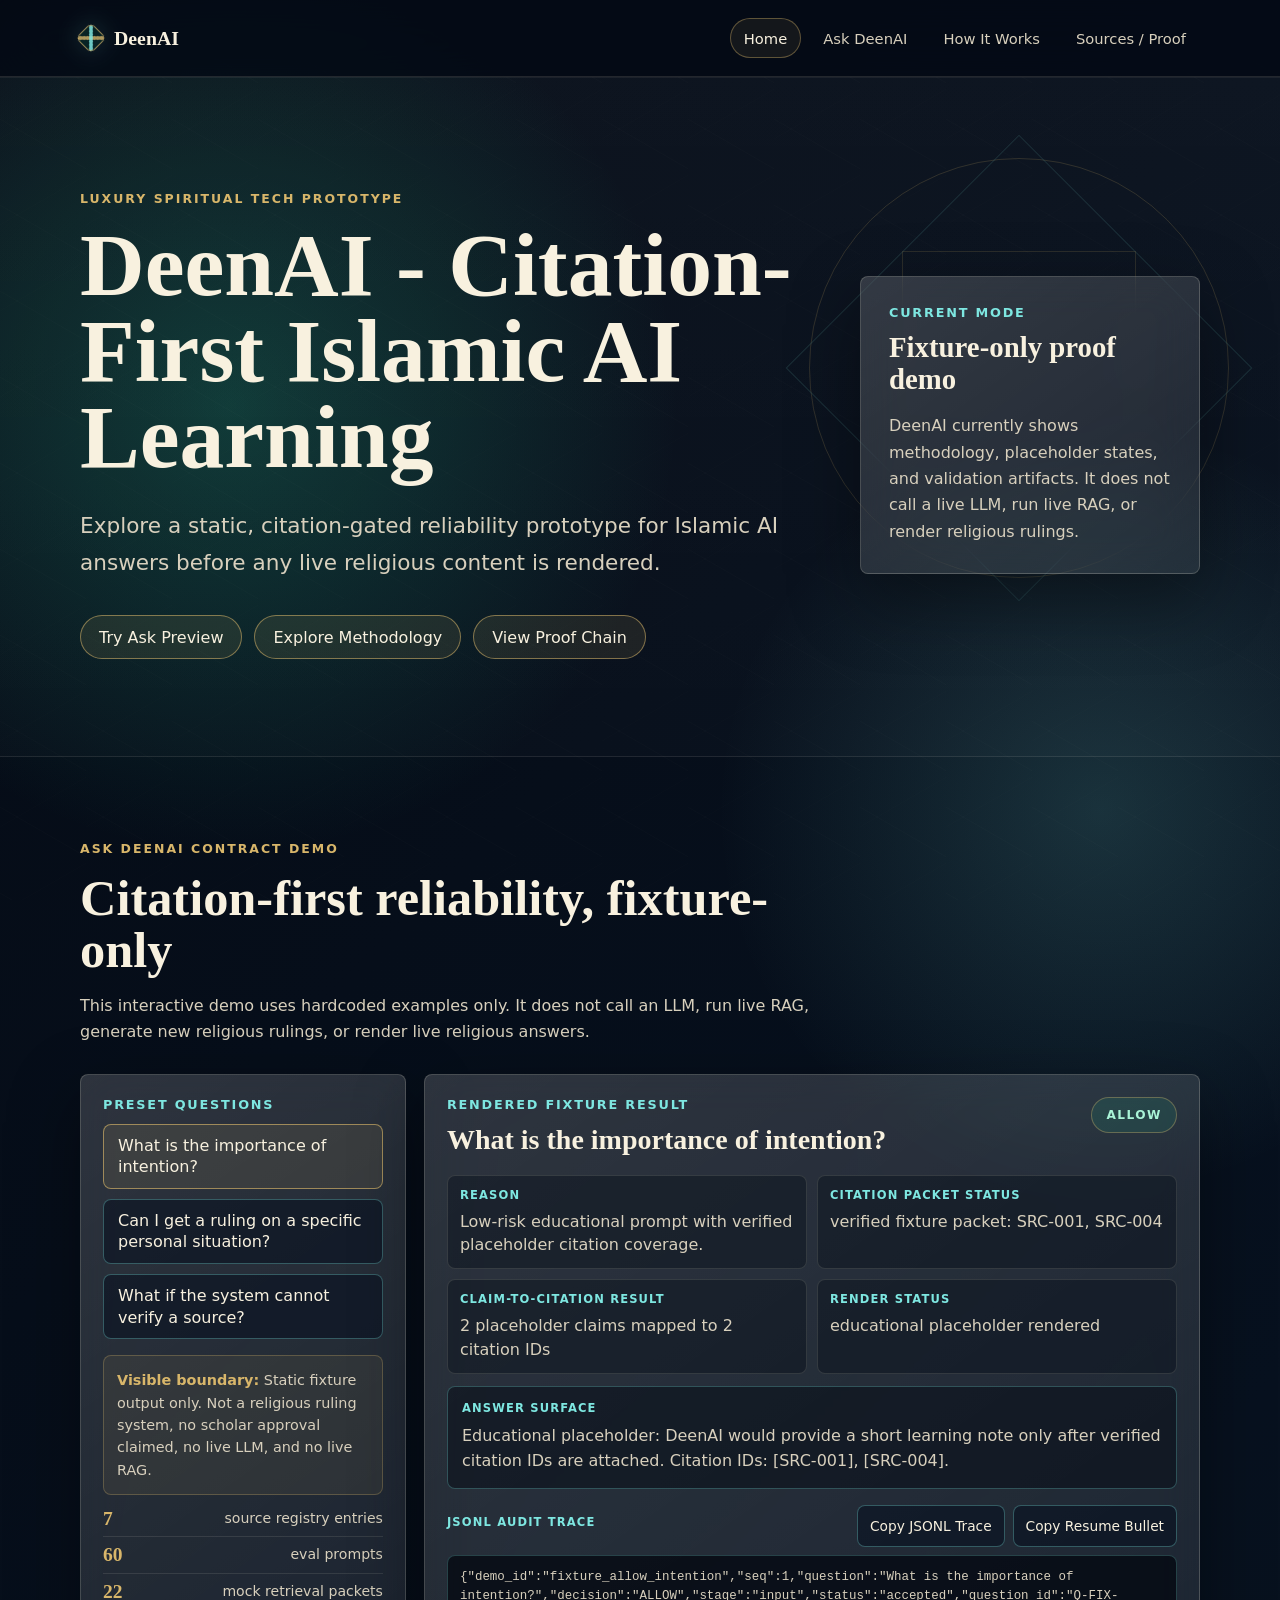
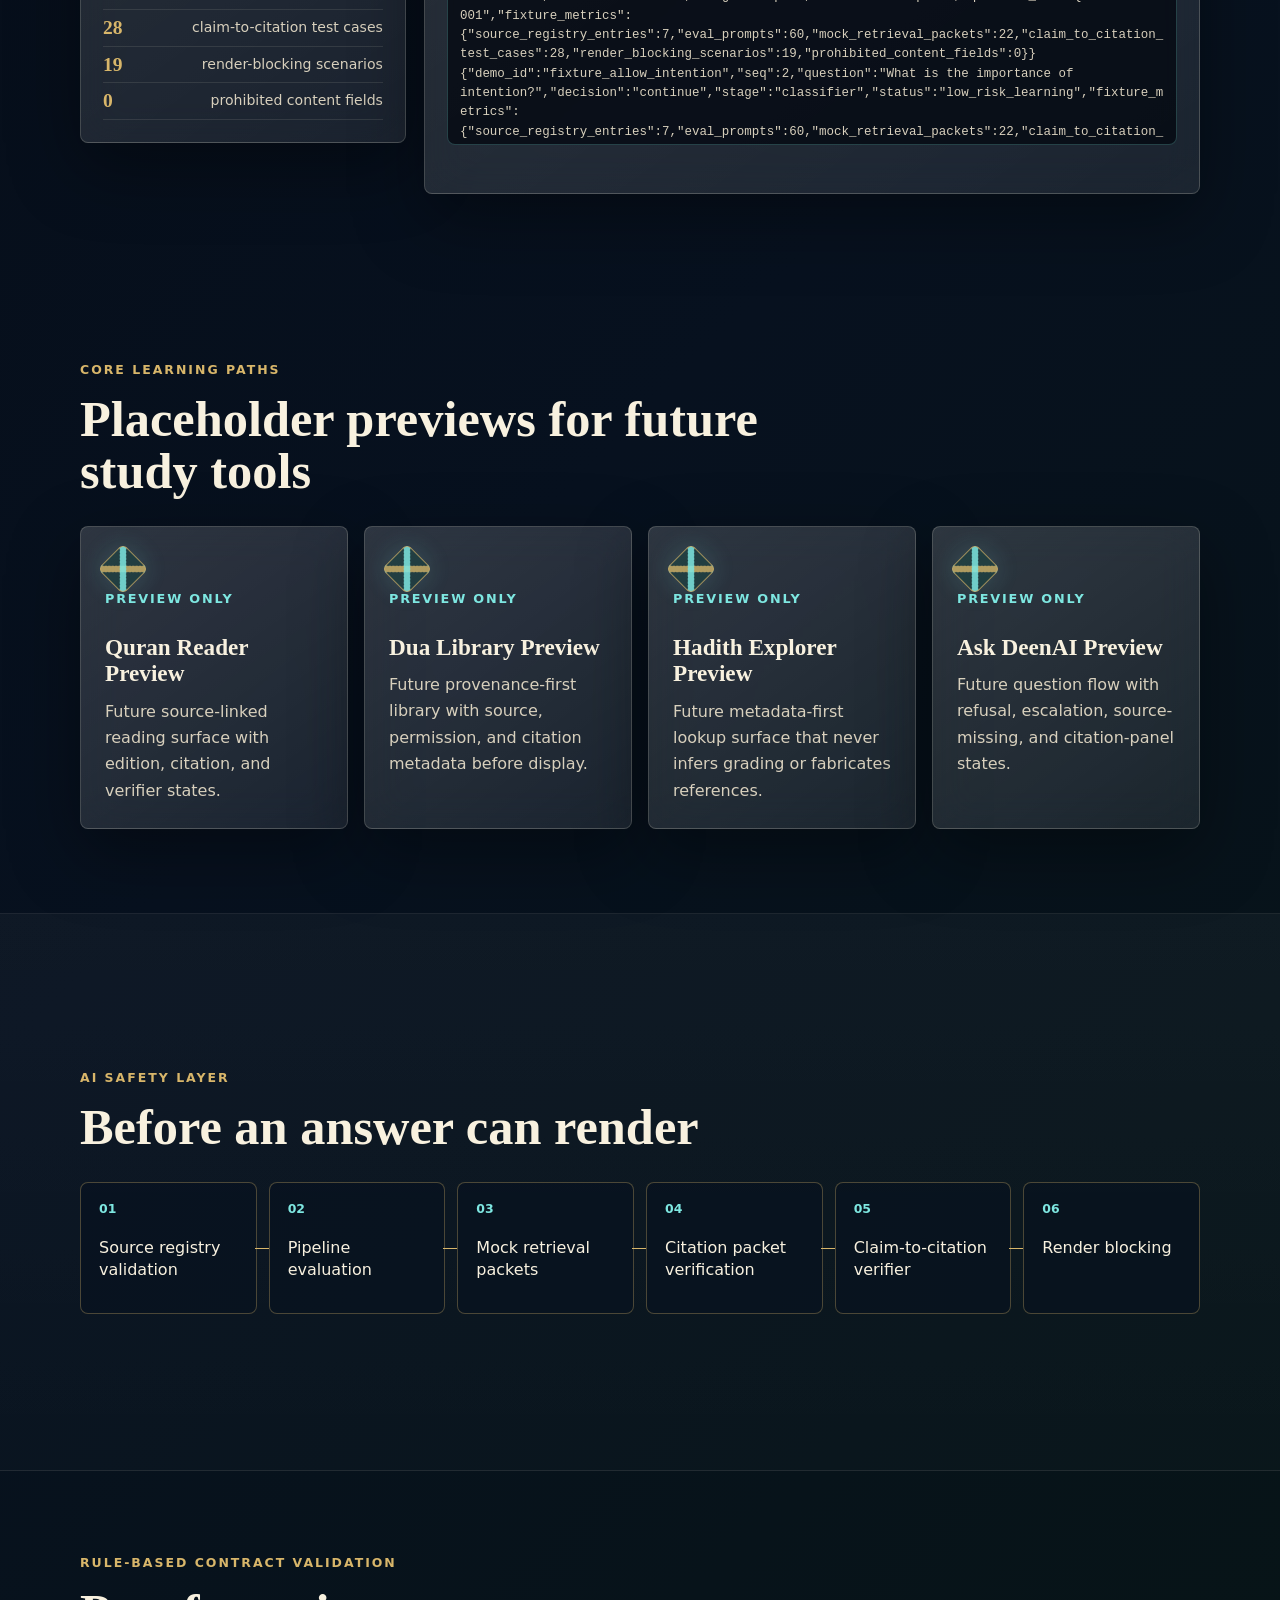
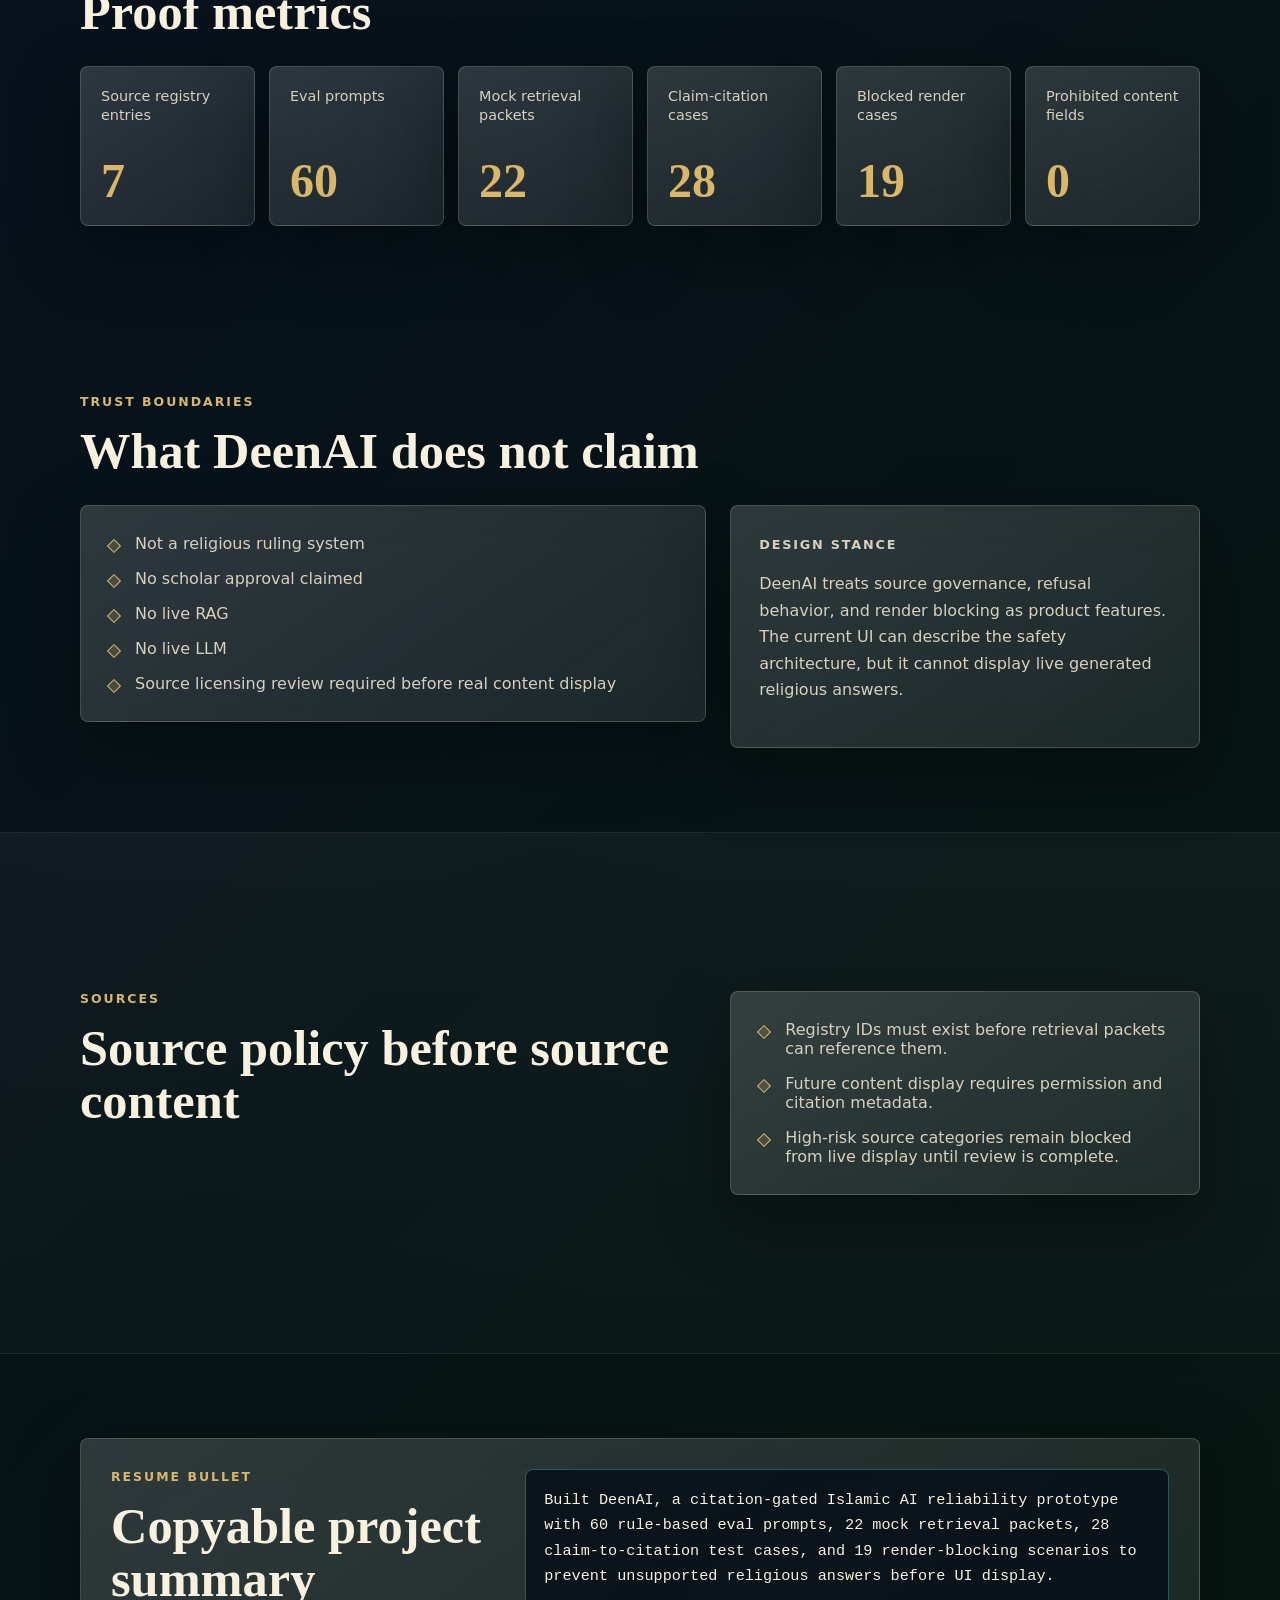
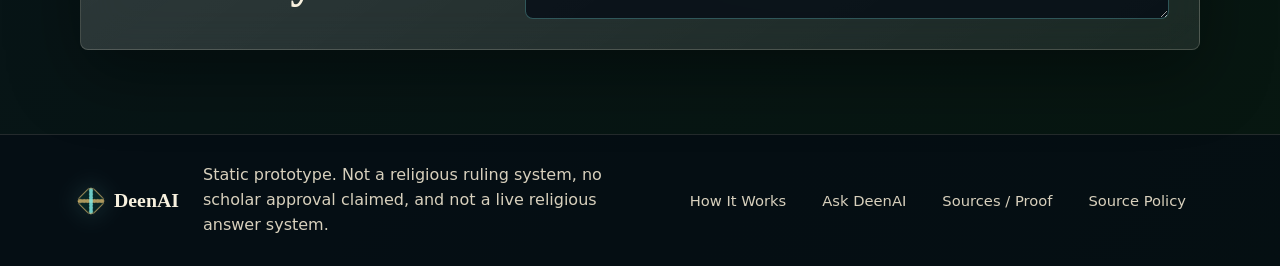
==== commit 4565847c: "chore: refine trust UX research summary" ====
--- a/index.html
+++ b/index.html
@@ -8,6 +8,7 @@
       name="description"
       content="DeenAI is a static citation-first Islamic AI learning prototype with a pre-UI safety proof chain."
     />
+    <link rel="icon" href="data:," />
     <link rel="stylesheet" href="styles.css" />
   </head>
   <body>
@@ -32,9 +33,9 @@
         <div class="shell hero-grid">
           <div class="hero-copy">
             <p class="eyebrow">Luxury spiritual tech prototype</p>
-            <h1>DeenAI — Citation-First Islamic AI Learning</h1>
+            <h1>DeenAI - Citation-First Islamic AI Learning</h1>
             <p class="subtitle">
-              Read, learn, and explore Quran, Sunnah, duas, and Islamic knowledge through a source-grounded AI safety architecture.
+              Explore a static, citation-gated reliability prototype for Islamic AI answers before any live religious content is rendered.
             </p>
             <div class="hero-actions" aria-label="Homepage actions">
               <a href="ask.html">Try Ask Preview</a>
@@ -44,9 +45,9 @@
           </div>
           <aside class="hero-panel glass" aria-label="Prototype status">
             <p class="panel-label">Current mode</p>
-            <strong>Static previews only</strong>
+            <strong>Fixture-only proof demo</strong>
             <span>
-              DeenAI currently shows methodology, placeholder states, and contract validation artifacts. It does not render live religious answers.
+              DeenAI currently shows methodology, placeholder states, and validation artifacts. It does not call a live LLM, run live RAG, or render religious rulings.
             </span>
           </aside>
         </div>
@@ -224,8 +225,8 @@
             <ul class="check-list">
               <li>Not a religious ruling system</li>
               <li>No scholar approval claimed</li>
-              <li>No live RAG yet</li>
-              <li>No live LLM yet</li>
+              <li>No live RAG</li>
+              <li>No live LLM</li>
               <li>Source licensing review required before real content display</li>
             </ul>
           </div>
--- a/styles.css
+++ b/styles.css
@@ -399,6 +399,166 @@
   grid-template-columns: repeat(3, minmax(0, 1fr));
 }
 
+.proof-chain-section {
+  padding-block: 70px;
+}
+
+.proof-chain-intro {
+  display: flex;
+  justify-content: space-between;
+  gap: 22px;
+  align-items: end;
+  margin-bottom: 20px;
+}
+
+.proof-chain-actions {
+  display: grid;
+  justify-items: end;
+  gap: 8px;
+}
+
+.proof-chain-actions button {
+  min-height: 42px;
+  cursor: pointer;
+  border: 1px solid rgba(126, 231, 225, 0.34);
+  border-radius: 999px;
+  padding: 0 16px;
+  color: var(--ivory);
+  background: rgba(126, 231, 225, 0.08);
+}
+
+.proof-chain-actions button:hover {
+  border-color: rgba(216, 182, 106, 0.64);
+  background: rgba(216, 182, 106, 0.1);
+}
+
+.proof-chain-actions p {
+  min-height: 1.3em;
+  margin: 0;
+  color: var(--gold);
+  font-size: 0.86rem;
+}
+
+.proof-chain-grid {
+  display: grid;
+  grid-template-columns: repeat(6, minmax(0, 1fr));
+  gap: 12px;
+}
+
+.proof-chain-card {
+  min-width: 0;
+  min-height: 220px;
+  display: flex;
+  flex-direction: column;
+  gap: 12px;
+  padding: 18px;
+}
+
+.proof-chain-card h3 {
+  margin: 0;
+  font-family: Georgia, "Times New Roman", serif;
+  font-size: 1.16rem;
+  line-height: 1.12;
+}
+
+.proof-chain-card p {
+  margin: 0;
+  color: var(--ivory-muted);
+  font-size: 0.9rem;
+  line-height: 1.5;
+}
+
+.proof-chain-card strong {
+  margin-top: auto;
+  color: var(--gold);
+  font-size: 0.94rem;
+  line-height: 1.3;
+}
+
+.proof-status {
+  width: fit-content;
+  min-height: 28px;
+  display: inline-flex;
+  align-items: center;
+  border: 1px solid rgba(216, 182, 106, 0.34);
+  border-radius: 999px;
+  padding: 0 10px;
+  font-size: 0.68rem;
+  font-weight: 800;
+  letter-spacing: 0.1em;
+  text-transform: uppercase;
+}
+
+.status-static {
+  color: var(--cyan);
+  background: rgba(126, 231, 225, 0.1);
+}
+
+.status-verified {
+  color: #a9f4d7;
+  background: rgba(29, 167, 129, 0.14);
+}
+
+.status-blocking {
+  color: var(--gold);
+  background: rgba(216, 182, 106, 0.13);
+}
+
+.proof-chain-disclaimer {
+  margin: 16px 0 0;
+  border: 1px solid rgba(216, 182, 106, 0.28);
+  border-radius: 8px;
+  padding: 12px 14px;
+  color: var(--ivory-muted);
+  background: rgba(216, 182, 106, 0.08);
+  font-size: 0.9rem;
+  line-height: 1.5;
+}
+
+.trust-ux-section {
+  margin-top: 34px;
+}
+
+.compact-heading {
+  margin-bottom: 16px;
+}
+
+.trust-ux-grid {
+  display: grid;
+  grid-template-columns: repeat(4, minmax(0, 1fr));
+  gap: 12px;
+}
+
+.trust-ux-card {
+  min-width: 0;
+  padding: 18px;
+}
+
+.trust-ux-card h3 {
+  margin: 0 0 10px;
+  font-family: Georgia, "Times New Roman", serif;
+  font-size: 1.08rem;
+  line-height: 1.15;
+}
+
+.trust-ux-card p {
+  margin: 0;
+  color: var(--ivory-muted);
+  font-size: 0.9rem;
+  line-height: 1.5;
+}
+
+.trust-ux-note {
+  margin: 12px 0 0;
+  border: 1px solid rgba(126, 231, 225, 0.22);
+  border-radius: 8px;
+  padding: 12px 14px;
+  color: var(--ivory-muted);
+  background: rgba(126, 231, 225, 0.06);
+  font-size: 0.88rem;
+  line-height: 1.5;
+}
+
 .ask-section,
 .state-section {
   padding-block: 84px;
@@ -1246,11 +1406,25 @@
   .artifact-grid,
   .preview-grid,
   .source-grid,
-  .state-grid {
+  .state-grid,
+  .trust-ux-grid {
     grid-template-columns: repeat(2, minmax(0, 1fr));
   }
 
   .chain {
+    grid-template-columns: repeat(3, minmax(0, 1fr));
+  }
+
+  .proof-chain-intro {
+    align-items: start;
+    flex-direction: column;
+  }
+
+  .proof-chain-actions {
+    justify-items: start;
+  }
+
+  .proof-chain-grid {
     grid-template-columns: repeat(3, minmax(0, 1fr));
   }
 
@@ -1298,8 +1472,23 @@
   .state-grid,
   .trace-chain,
   .trace-detail-grid,
+  .proof-chain-grid,
+  .trust-ux-grid,
   .chain {
     grid-template-columns: 1fr;
+  }
+
+  .proof-chain-section {
+    padding-block: 58px;
+  }
+
+  .proof-chain-actions,
+  .proof-chain-actions button {
+    width: 100%;
+  }
+
+  .proof-chain-card {
+    min-height: 170px;
   }
 
   .decision-console,
